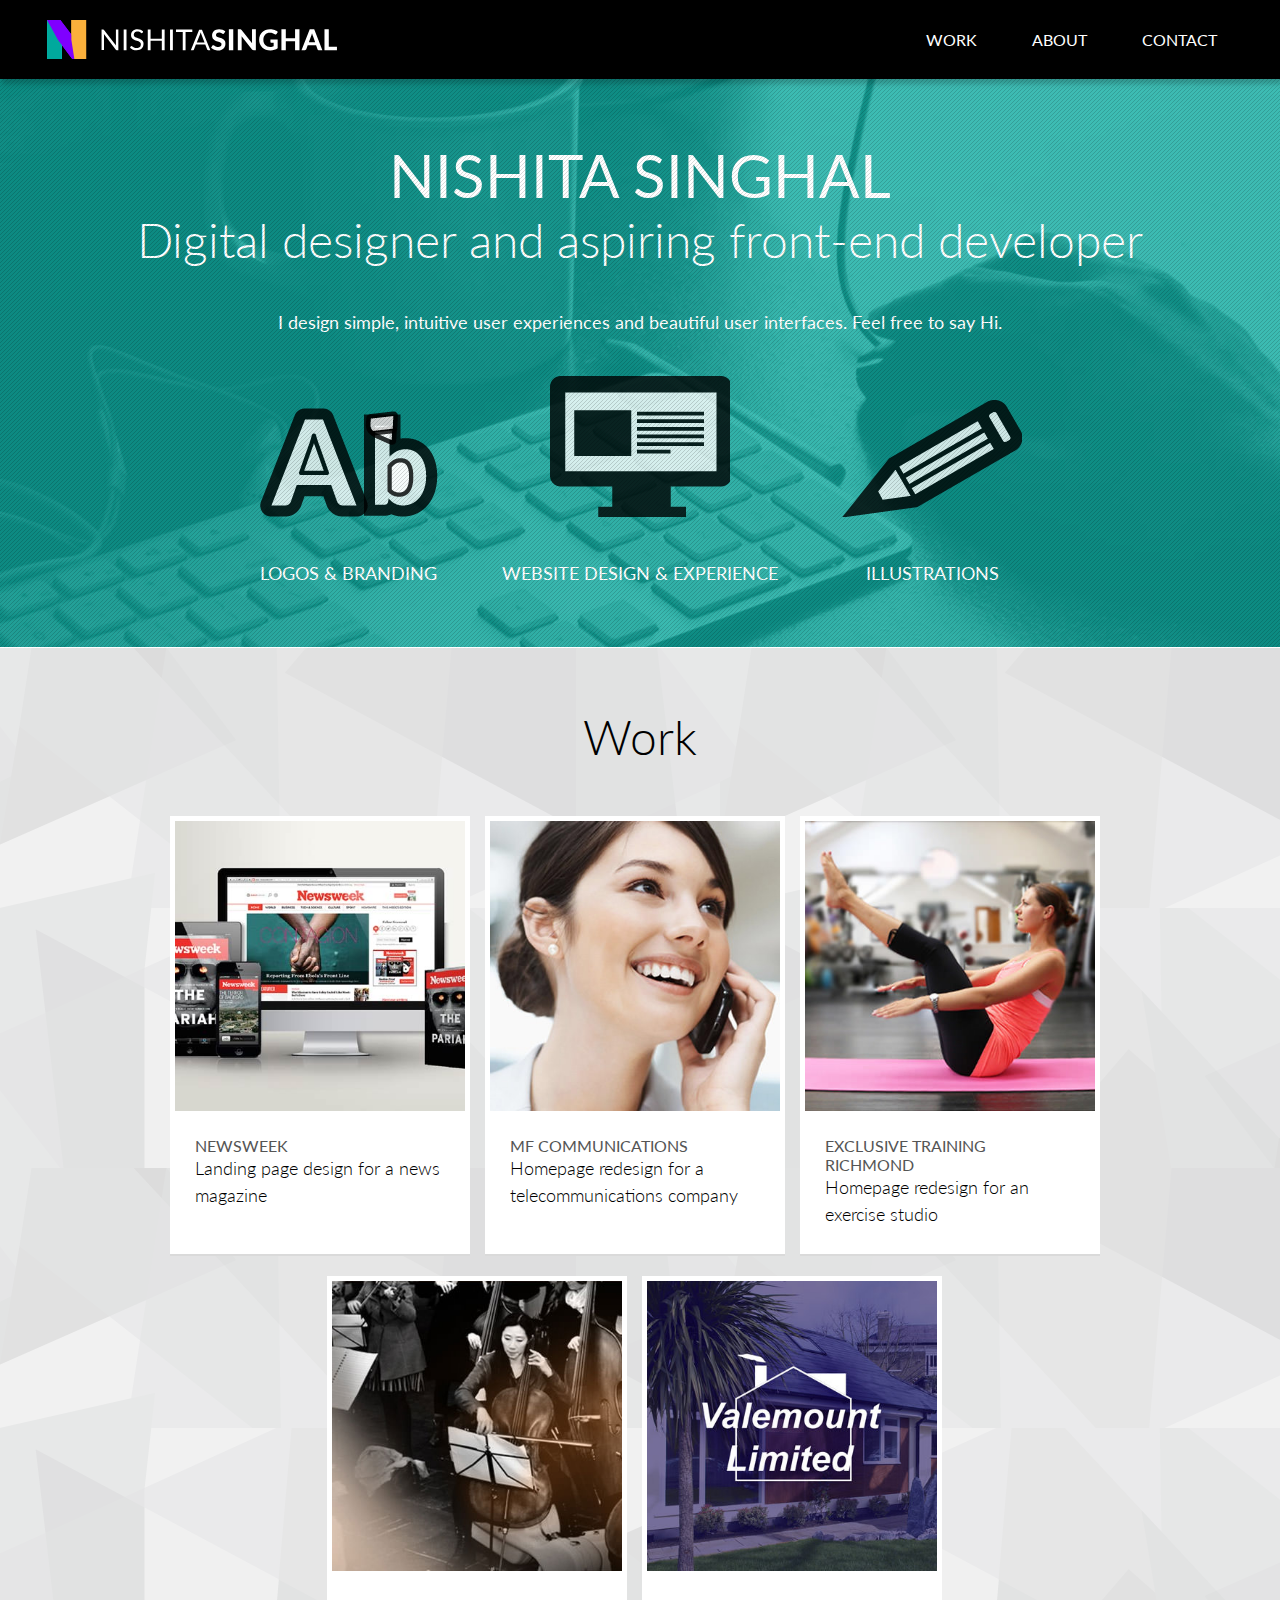
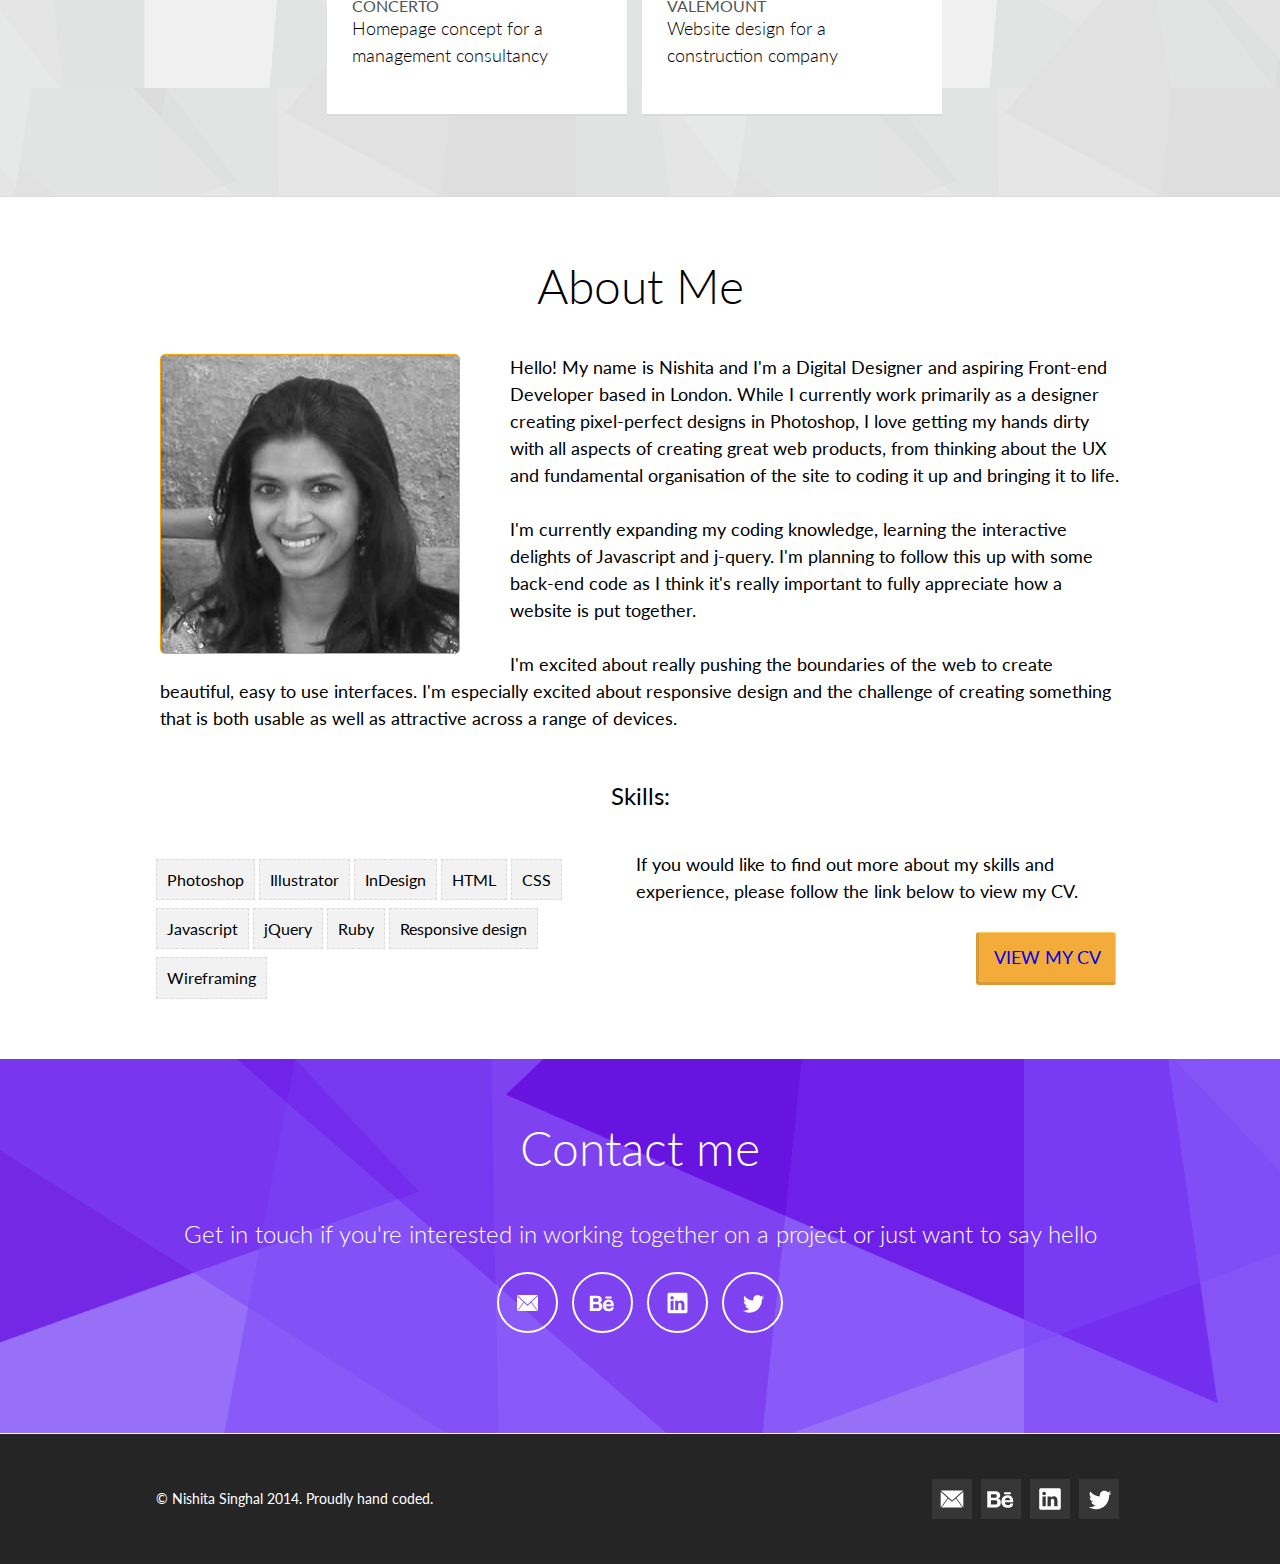
==== index.html @ 2f8922c6 "Initial commit" ====
<!DOCTYPE html>
<head>
	<link href='http://fonts.googleapis.com/css?family=Lato:400,300' rel='stylesheet' type='text/css'>
	<title>Nishita Singhal - Digital Designer</title>
	<link rel="stylesheet" type="text/css" href="css/style.min.css">
	<link rel="shortcut icon" href="img/favicon.png">
	<meta name="viewport" content="width=device-width, initial-scale=1">
	<script>
 	 (function(i,s,o,g,r,a,m){i['GoogleAnalyticsObject']=r;i[r]=i[r]||function(){
 	 (i[r].q=i[r].q||[]).push(arguments)},i[r].l=1*new Date();a=s.createElement(o),
 	 m=s.getElementsByTagName(o)[0];a.async=1;a.src=g;m.parentNode.insertBefore(a,m)
 	 })(window,document,'script','//www.google-analytics.com/analytics.js','ga');

  	ga('create', 'UA-55665016-1', 'auto');
 	ga('send', 'pageview');

	</script>
</head>
<body>
	<header>
		<nav class="main">
			<a href="index.html" class="logo"><img src="img/N-logo.svg" alt="Nishita Singhal"></a>
			<div class="nav">
				<a href="#work">work</a>
				<a href="#about">about</a>
				<a href="#contact">contact</a>
			</div>
		</nav>
	</header>
	<section class="green-bg header padding">
		<h1>Nishita Singhal</h1>
		<h2>Digital designer and aspiring front-end developer</h2>
		<div class="width-960">
			<p>I design simple, intuitive user experiences and beautiful user interfaces. Feel free to say Hi.</p>
			<div class="col-third home-icons">
				<img src="img/icon-logo-design.png" alt="">
			</div>
			<div class="col-third home-icons">
				<img src="img/icon-web-design.png" alt="">
			</div>
			<div class="col-third home-icons">
				<img src="img/icon-illustration.png" alt="">
			</div>
			<p class="caption col-third">Logos &amp; Branding</p>
			<p class="caption col-third">Website Design &amp; Experience</p>
			<p class="caption col-third">Illustrations</p>
		</div>
	</section>
	<a name="work"></a><section class="grey-bg padding">
		<h2>Work</h2>
	<!-- <nav class="filter box-no-space">
			<ul>
				<a href="#"><li>All</li></a>
				<li>Logos &amp; Branding</li>
				<li>Website Design</li>
				<li>Illustrations</li>
				<li>Print</li>
			</ul>
		</nav> -->
		<div class="workcontainer">
			<div class="piece">
				<a href="newsweek-landing-page.html"><img src="./img/newsweek-thumb.jpg">
				<div class="info"><h3 class="title">Newsweek</h3>
				<p>Landing page design for a news magazine</p></div></a>
			</div>
			<div class="piece">
				<a href="mfcomm.html">
					<img src="./img/mfcomm-thumb2.jpg">
					<div class="info">
						<h3 class="title">MF Communications</h3>
				</a>
				<p>Homepage redesign for a telecommunications company</p></div>
			</div>
			<div class="piece">
				<a href="exclusive-training.html"><img src="./img/exclu-thumb.jpg">
				<div class="info"><h3 class="title">Exclusive Training Richmond</h3></a>
				<p>Homepage redesign for an exercise studio</p></div>
			</div>
			<div class="piece">
				<a href="concerto.html"><img src="./img/concerto-thumb.jpg">
					<div class="info"><h3 class="title">Concerto</h3></a>
				<p>Homepage concept for a management consultancy</p></div>
			</div>
			<div class="piece">
				<a href="Valemount.html"><img src="./img/valemount/valemount-thumb.jpg">
					<div class="info"><h3 class="title">Valemount</h3></a>
				<p>Website design for a construction company</p></div>
			</div>
		</div>
</section>
	<a name="about"></a><section class="width-960 padding" itemscope itemtype="http://data-vocabulary.org/Person">
		<h2>About Me</h2>
		<span itemprop="photo"><img src="img/ns.jpg" alt="" class="me"></span>
		<p>Hello! My name is <span itemprop="name">Nishita</span> and I'm a <span itemprop="title">Digital Designer and aspiring Front-end Developer</span> based in <span itemprop="address" itemscope
    itemtype="http://data-vocabulary.org/Address"><span itemprop="locality">London</span></span>. While I currently work primarily as a designer creating pixel-perfect designs in Photoshop, I love getting my hands dirty with all aspects of creating great web products, from thinking about the UX and fundamental organisation of the site to coding it up and bringing it to life.</p>
		<p>I'm currently expanding my coding knowledge, learning the interactive delights of Javascript and j-query<!-- (check out what I've been learning on my <a href="https://github.com/nishsinghal">Github page</a>) -->. I'm planning to follow this up with some back-end code as I think it's really important to fully appreciate how a website is put together.</p>

		<p>I'm excited about really pushing the boundaries of the web to create beautiful, easy to use interfaces. I'm especially excited about responsive design and the challenge of creating something that is both usable as well as attractive across a range of devices.</p>
		<h3>Skills:</h3>
		<div class="col-half">
			<div class="skill">Photoshop</div>
			<div class="skill">Illustrator</div>
			<div class="skill">InDesign</div>
			<div class="skill">HTML</div>
			<div class="skill">CSS</div>
			<div class="skill">Javascript</div>
			<div class="skill">jQuery</div>
			<div class="skill">Ruby</div>
			<div class="skill">Responsive design</div>
			<div class="skill">Wireframing</div>
		</div>
		<div class="col-half">
			<p>If you would like to find out more about my skills and experience, please follow the link below to view my CV.</p>
			<p><a class="button" href="Nishita-Singhal-CV.pdf">View my CV</a></p>
		</div>
	</section>
	<a name="contact"></a><section class="purple-bg">
		<div class="width-960 padding">
			<h2>Contact me</h2>
				<p>Get in touch if you're interested in working together on a project or just want to say hello</p>
				<div>
					<a href="mailto:hello@nishita.co.uk" class="contact-icon">
						<img src="img/email.svg" width="61" height="61" alt="Email">
					</a>
					<a class="contact-icon" href="http://www.behance.net/nishitasinghal">
						<img src="img/behance.svg" width="61" height="61" alt="Behance">
					</a>
					<a  class="contact-icon" href="http://uk.linkedin.com/in/nishitasinghal">
						<img src="img/linkedin.svg" width="61" height="61" alt="LinkedIn">
					</a>
					<a class="contact-icon" href="http://twitter.com/nishsinghal">
						<img src="img/twitter.svg" width="61" height="61" alt="Twitter">
					</a>
				</div>
			<!-- <div class="col-half">
				<form action="mailto:me@nishita.co.uk" method="post">
					<div>
      				  <label for="name">Name:</label>
      				  <input type="text" id="name" name="user_name" value="Joe Bloggs"/>
   					</div>
  					<div>
       					<label for="mail">E-mail:</label>
       					<input type="email" id="mail" name="user_email" value="joe@example.com"/>
   					</div>
   					<div>
       					<label for="msg">Message:</label>
       					<textarea id="msg" name="user_message">Write your message here...</textarea>
   					</div>
    				<div class="button">
       					<button type="submit">Send your message</button>
    				</div>
				</form>
			</div> -->
		</div>
	</section>
	<footer>
		<div class="width-960 padding">
			<p class="col-half">&copy; Nishita Singhal 2014. Proudly hand coded.</p>
			<p class="col-half social-links">
				<a href="mailto:hello@nishita.co.uk"><img src="img/email.svg" width="40" height="40" alt="Email"></a>
				<a href="http://www.behance.net/nishitasinghal"><img src="img/behance.svg" width="40" height="40" alt="Behance"></a>
				<a href="http://uk.linkedin.com/in/nishitasinghal"><img src="img/linkedin.svg" width="40" height="40" alt="LinkedIn"></a>
				<a href="http://twitter.com/nishsinghal"><img src="img/twitter.svg" width="40" height="40" alt="Twitter"></a>
			</p>
		</div>
	</footer>
	<script async src="http://ajax.googleapis.com/ajax/libs/jquery/1.11.1/jquery.min.js" type="text/javascript"></script>
	<script>$(document).ready(function(){$("[href]").each(function(){if (this.href == window.location.href){$(this).addClass("currentlink");}});});</script>
</body>
</html>
---- css/style.min.css ----
a,abbr,acronym,address,applet,article,aside,audio,b,big,blockquote,body,canvas,caption,center,cite,code,dd,del,details,dfn,div,dl,dt,em,embed,fieldset,figcaption,figure,footer,form,h1,h2,h3,h4,h5,h6,header,hgroup,html,i,iframe,img,ins,kbd,label,legend,li,mark,menu,nav,object,ol,output,p,pre,q,ruby,s,samp,section,small,span,strike,strong,sub,summary,sup,table,tbody,td,tfoot,th,thead,time,tr,tt,u,ul,var,video{margin:0;padding:0;border:0;font:inherit;vertical-align:top}article,aside,details,figcaption,figure,footer,header,hgroup,menu,nav,section{display:block}ol,ul{list-style:none}blockquote,q{quotes:none}blockquote:after,blockquote:before,q:after,q:before{content:'';content:none}table{border-collapse:collapse;border-spacing:0}body{font-family:Lato;font-size:100%;line-height:1.2}*{box-sizing:border-box}h1{font-size:3.75em;padding:0;font-weight:400;text-transform:uppercase}h2{font-size:3em;text-align:center;font-weight:300;margin-bottom:40px}h3{font-size:1.5em;margin:50px 0 40px;text-align:center}p{font-size:1.125em;line-height:1.5}p+p{margin-top:27px}a:link{text-decoration:none}header{background-color:#000;height:auto;padding:20px 0;color:#fff;-webkit-box-shadow:2px 5px 5px 0 rgba(0,0,0,.2);-moz-box-shadow:2px 5px 5px 0 rgba(0,0,0,.2);box-shadow:2px 5px 5px 0 rgba(0,0,0,.2)}.logo{border:none!important;width:45%;display:inline-block;margin-left:-4px}.logo img{max-width:290px;width:100%}.width-960{width:90%;max-width:960px;margin:auto}.padding{padding:3.75em 0}.main{text-transform:uppercase;width:92%;margin:auto}.nav,.social-links{text-align:right}.nav{width:55%;display:inline-block;margin-left:-4px}.nav a{display:inline-block;text-decoration:none;color:#fff;padding:10px 8px 0;font-size:14px}.nav a+a{margin-left:15px}.currentlink,.nav a:hover{border-bottom:1px solid}.home-icons{vertical-align:baseline}.home-icons img{max-width:100%;padding:40px 10%;vertical-align:baseline}.filter ul{margin:0 auto;text-align:center}.filter li:hover{background:#f3ab3a}.filter li{text-transform:uppercase;background:#c2c2c2;display:inline-block;padding:12px 16px}.green-bg{background:url(../img/home-top.jpg) center no-repeat #00A99D;background-size:cover;z-index:-999;color:#fff;text-align:center;border-bottom:1px solid #fff;height:100%}.grey-bg{background:url(../img/grey-bg4.png) #f2f2f2;z-index:-999;color:#000;border-bottom:1px solid #dadada}.concerto-header{background:url(../img/concerto-header3.jpg) 70% top no-repeat}.mfcomm-header{background:url(../img/mfcomm-header.jpg) 75% top no-repeat}.valemount-header{background:url(../img/valemount/valemount-header2.jpg) 75% top no-repeat}.sportslinx-header{background:url(../img/sports-linx/sportslinx-header.jpg) 75% top no-repeat}.exclusive-header{background:url(../img/exclusive-header.jpg) 75% top no-repeat}.newsweek-header{background:url(../img/newsweek-header.jpg) 75% top no-repeat}.about-header{background:url(../img/about8.jpg) 75% top no-repeat}.header{position:relative;width:100%;height:auto;z-index:-10}.header:after{content:"";background:url(../img/stripe-15.png);top:0;left:0;bottom:0;right:0;position:absolute}.spacer{padding-top:350px}.overlay{background:rgba(0,0,0,.5);background:-moz-linear-gradient(top,rgba(0,0,0,0) 0,rgba(0,0,0,.65) 85%,rgba(0,0,0,.65) 100%);background:-webkit-gradient(linear,left top,left bottom,color-stop(0,rgba(0,0,0,0)),color-stop(85%,rgba(0,0,0,.65)),color-stop(100%,rgba(0,0,0,.65)));background:-webkit-linear-gradient(top,rgba(0,0,0,0) 0,rgba(0,0,0,.65) 85%,rgba(0,0,0,.65) 100%);background:-o-linear-gradient(top,rgba(0,0,0,0) 0,rgba(0,0,0,.65) 85%,rgba(0,0,0,.65) 100%);background:-ms-linear-gradient(top,rgba(0,0,0,0) 0,rgba(0,0,0,.65) 85%,rgba(0,0,0,.65) 100%);background:linear-gradient(to bottom,rgba(0,0,0,0) 0,rgba(0,0,0,.65) 85%,rgba(0,0,0,.65) 100%);filter:progid:DXImageTransform.Microsoft.gradient(startColorstr='#00000000', endColorstr='#bf000000', GradientType=0);text-align:left;padding:30px 0;color:#fff;position:absolute;bottom:0;z-index:10;width:100%}.overlay h3{margin:-5px 0 10px;text-align:left}.caption{text-transform:uppercase;margin-top:0}.col-third{width:30%;display:inline-block}.col-half{width:50%;display:inline-block;margin-left:-4px}.brief{padding:0 0 60px;margin:0 auto;width:90%;max-width:1046px}.brief h3,.brief p{max-width:740px;margin:0 auto;padding:0 9.4%}.brief img,.line{margin:0 auto;display:block;width:80%;max-width:600px}.brief h3{border-bottom:1px solid #c2c2c2;padding-top:60px;text-align:center;text-transform:uppercase;font-size:30px;font-weight:300}.project p{margin:20px 0}@media all and (max-width:750px){.brief>.col-half{width:100%;margin:0}}@media all and (max-width:600px){.brief h3,.brief p{padding:0 2%}.brief h3{padding-top:60px}}@media all and (max-width:440px){.brief p{font-size:100%}}.work{background-color:#d7d7d7}.me{float:left;margin-right:5.2083%;margin-bottom:2.0833%;border:1px solid orange;border-radius:5px;width:38%;max-width:300px}.skill{background:#f2f2f2;border:1px dashed #dadada;padding:10px;display:inline-block;margin-top:8px}.purple-bg{background:url(../img/purple-bg.png) no-repeat #7F00FF;background-size:100% 100%;z-index:-999;color:#fff;text-align:center;border-bottom:1px solid #fff;font-weight:300}.purple-bg p{font-size:24px}.contact-icon{text-decoration:none}.contact-icon+.contact-icon{margin-left:10px}.contact-icon img{border:2px solid #fff;border-radius:50%;padding:1%;margin:20px 0 40px}.contact-icon img:hover{background:rgba(0,0,0,.2)}form{text-align:left}form div+div{margin-top:10px}label{display:inline-block;text-align:right;width:16%;text-transform:uppercase;margin-right:10px}input,textarea{font:1em Lato,sans-serif;width:81%;height:45px;border-right:2px solid #581fcc;border-bottom:2px solid #9580ff;border-left:2px solid #9580ff;border-top:2px solid #581fcc;border-radius:3px;padding:.6em .8em;color:#696969}textarea{vertical-align:top;height:7em;resize:vertical}.button,button{background:#f3ab3a;border-right:1px solid #fc6;border-bottom:3px solid #d99a34;border-left:3px solid #d99a34;border-top:1px solid #fc6;border-radius:3px;padding:.6em .8em;font-size:18px;text-transform:uppercase;float:right}.button:hover,button:hover{background:#fc6;border-left:1px solid #fc6;border-top:3px solid #d99a34;border-right:3px solid #d99a34;border-bottom:1px solid #fc6}.page{width:100%;padding:5.20833333333%;background:#f2f2f2}.page:last-child{margin-bottom:50px}footer{background-color:#252525;color:#fff;font-size:12px}footer p{line-height:40px}.social-links{margin:0}footer a{text-align:right;text-decoration:none}footer a+a{margin-left:5px}.right{float:right}footer img{background:#363636}footer img:hover{background:#454545}.title{text-align:center;width:100%;margin:10px 0 0;line-height:1.2}.workcontainer{max-width:90%;margin:50px auto 0;text-align:center}.piece img{width:100%;padding:5px;transition:opacity .2s}.piece:hover .info{color:#f3ab3a}.piece:hover img{opacity:.7}.piece{width:100%;min-width:250px;max-width:300px;display:inline-block;margin-right:11px;margin-bottom:20px;text-align:left;font-weight:300;background:#fff;font-size:1em}.piece a:link,.piece a:visited{color:#000}.piece h3{color:#555;font-weight:400;text-transform:uppercase;margin:0;text-align:left;font-size:1em}.info{padding:20px 25px;line-height:1.5;border-bottom:2px solid #dadada;min-height:140px}@media all and (max-width:500px){.col-half,.logo,.nav{width:100%}.nav,.social-links,footer{text-align:center}.logo img{margin:0 auto;display:block;width:60%;max-width:100%}.caption,.home-icons{display:none}body{font-size:90%}}@media all and (min-width:780px){.nav a+a{margin-left:35px}.nav a{font-size:16px}}
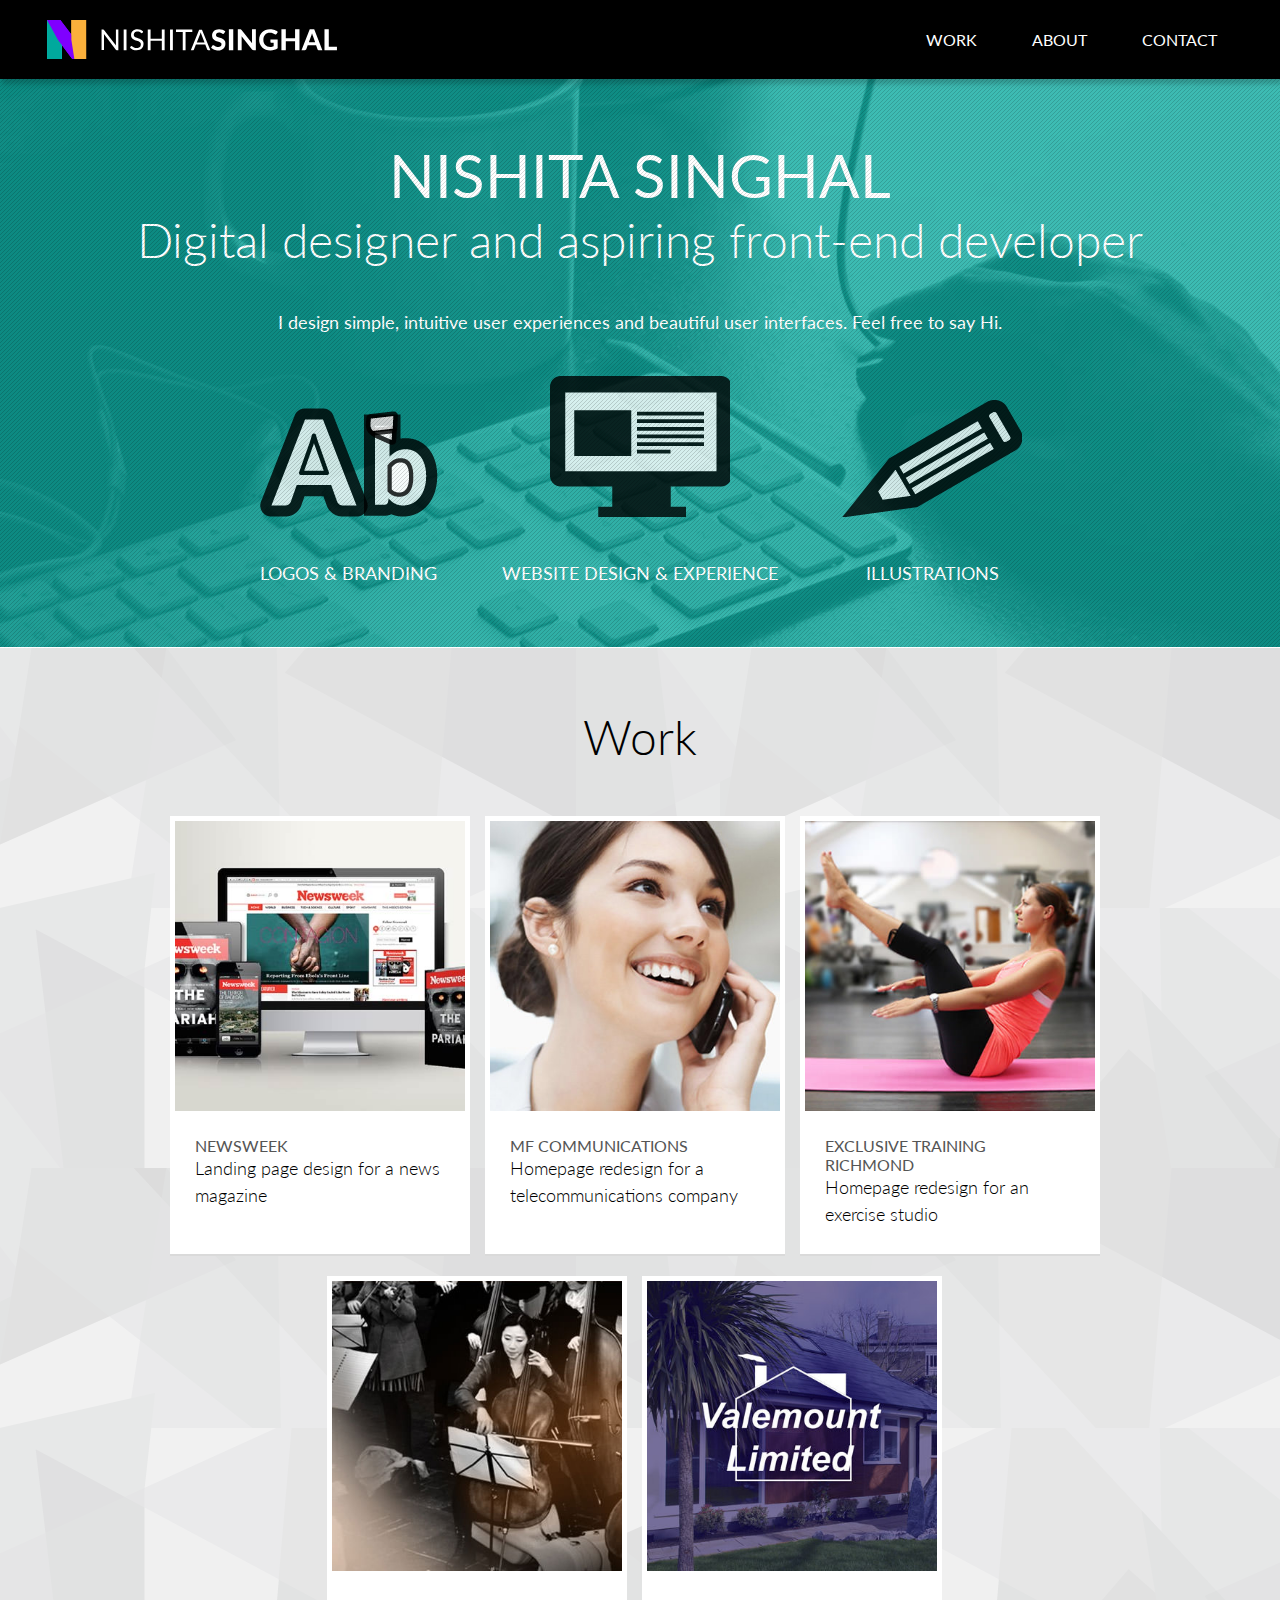
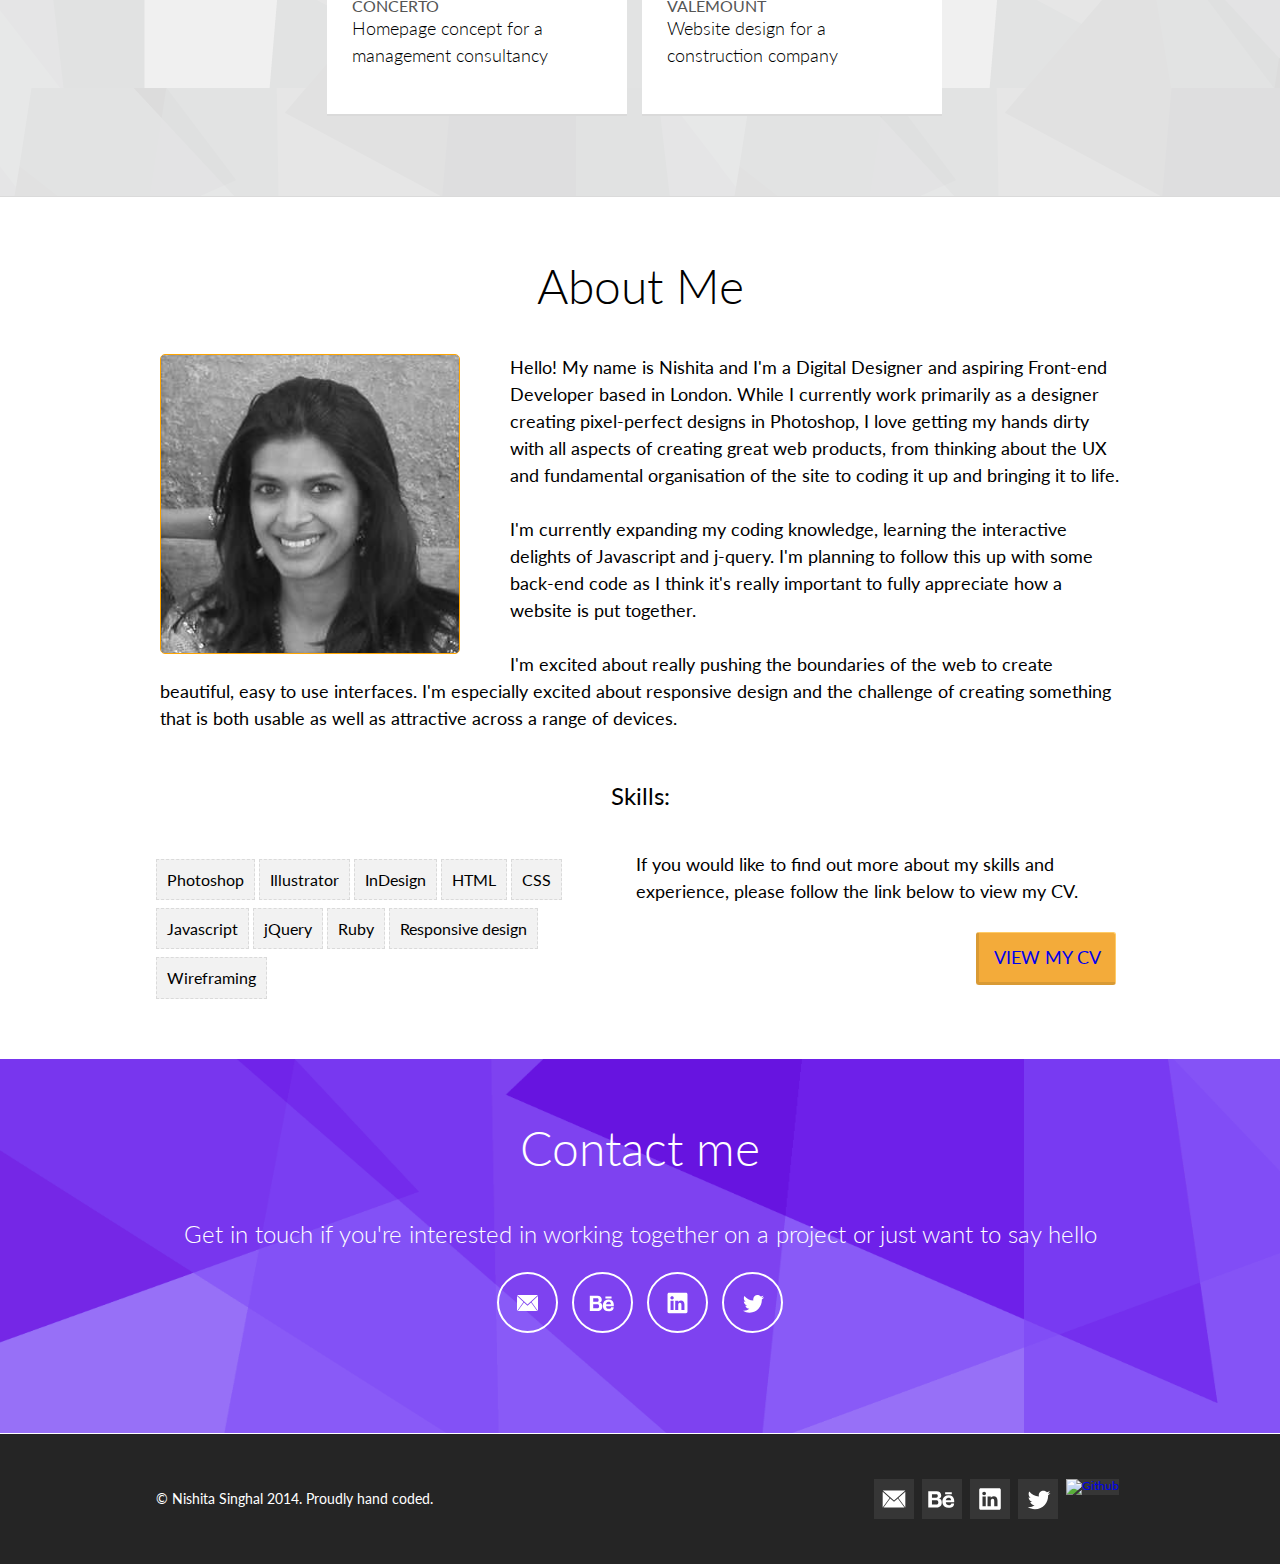
==== commit a37d2b5a: "Add Github link to footer. Adjust styling on p tag to fix line height. Change to nav to make more se" ====
--- a/index.html
+++ b/index.html
@@ -156,12 +156,13 @@
 	<footer>
 		<div class="width-960 padding">
 			<p class="col-half">&copy; Nishita Singhal 2014. Proudly hand coded.</p>
-			<p class="col-half social-links">
+			<nav class="col-half social-links">
 				<a href="mailto:hello@nishita.co.uk"><img src="img/email.svg" width="40" height="40" alt="Email"></a>
-				<a href="http://www.behance.net/nishitasinghal"><img src="img/behance.svg" width="40" height="40" alt="Behance"></a>
+				<a href="https://www.behance.net/nishitasinghal"><img src="img/behance.svg" width="40" height="40" alt="Behance"></a>
 				<a href="http://uk.linkedin.com/in/nishitasinghal"><img src="img/linkedin.svg" width="40" height="40" alt="LinkedIn"></a>
-				<a href="http://twitter.com/nishsinghal"><img src="img/twitter.svg" width="40" height="40" alt="Twitter"></a>
-			</p>
+				<a href="https://twitter.com/nishsinghal"><img src="img/twitter.svg" width="40" height="40" alt="Twitter"></a>
+				<a href="https://github.com/nishsinghal"><img src="img/github.svg" width="40" height="40" alt="Github"></a>
+			</nav>
 		</div>
 	</footer>
 	<script async src="http://ajax.googleapis.com/ajax/libs/jquery/1.11.1/jquery.min.js" type="text/javascript"></script>
--- a/css/style.min.css
+++ b/css/style.min.css
@@ -1 +1 @@
-a,abbr,acronym,address,applet,article,aside,audio,b,big,blockquote,body,canvas,caption,center,cite,code,dd,del,details,dfn,div,dl,dt,em,embed,fieldset,figcaption,figure,footer,form,h1,h2,h3,h4,h5,h6,header,hgroup,html,i,iframe,img,ins,kbd,label,legend,li,mark,menu,nav,object,ol,output,p,pre,q,ruby,s,samp,section,small,span,strike,strong,sub,summary,sup,table,tbody,td,tfoot,th,thead,time,tr,tt,u,ul,var,video{margin:0;padding:0;border:0;font:inherit;vertical-align:top}article,aside,details,figcaption,figure,footer,header,hgroup,menu,nav,section{display:block}ol,ul{list-style:none}blockquote,q{quotes:none}blockquote:after,blockquote:before,q:after,q:before{content:'';content:none}table{border-collapse:collapse;border-spacing:0}body{font-family:Lato;font-size:100%;line-height:1.2}*{box-sizing:border-box}h1{font-size:3.75em;padding:0;font-weight:400;text-transform:uppercase}h2{font-size:3em;text-align:center;font-weight:300;margin-bottom:40px}h3{font-size:1.5em;margin:50px 0 40px;text-align:center}p{font-size:1.125em;line-height:1.5}p+p{margin-top:27px}a:link{text-decoration:none}header{background-color:#000;height:auto;padding:20px 0;color:#fff;-webkit-box-shadow:2px 5px 5px 0 rgba(0,0,0,.2);-moz-box-shadow:2px 5px 5px 0 rgba(0,0,0,.2);box-shadow:2px 5px 5px 0 rgba(0,0,0,.2)}.logo{border:none!important;width:45%;display:inline-block;margin-left:-4px}.logo img{max-width:290px;width:100%}.width-960{width:90%;max-width:960px;margin:auto}.padding{padding:3.75em 0}.main{text-transform:uppercase;width:92%;margin:auto}.nav,.social-links{text-align:right}.nav{width:55%;display:inline-block;margin-left:-4px}.nav a{display:inline-block;text-decoration:none;color:#fff;padding:10px 8px 0;font-size:14px}.nav a+a{margin-left:15px}.currentlink,.nav a:hover{border-bottom:1px solid}.home-icons{vertical-align:baseline}.home-icons img{max-width:100%;padding:40px 10%;vertical-align:baseline}.filter ul{margin:0 auto;text-align:center}.filter li:hover{background:#f3ab3a}.filter li{text-transform:uppercase;background:#c2c2c2;display:inline-block;padding:12px 16px}.green-bg{background:url(../img/home-top.jpg) center no-repeat #00A99D;background-size:cover;z-index:-999;color:#fff;text-align:center;border-bottom:1px solid #fff;height:100%}.grey-bg{background:url(../img/grey-bg4.png) #f2f2f2;z-index:-999;color:#000;border-bottom:1px solid #dadada}.concerto-header{background:url(../img/concerto-header3.jpg) 70% top no-repeat}.mfcomm-header{background:url(../img/mfcomm-header.jpg) 75% top no-repeat}.valemount-header{background:url(../img/valemount/valemount-header2.jpg) 75% top no-repeat}.sportslinx-header{background:url(../img/sports-linx/sportslinx-header.jpg) 75% top no-repeat}.exclusive-header{background:url(../img/exclusive-header.jpg) 75% top no-repeat}.newsweek-header{background:url(../img/newsweek-header.jpg) 75% top no-repeat}.about-header{background:url(../img/about8.jpg) 75% top no-repeat}.header{position:relative;width:100%;height:auto;z-index:-10}.header:after{content:"";background:url(../img/stripe-15.png);top:0;left:0;bottom:0;right:0;position:absolute}.spacer{padding-top:350px}.overlay{background:rgba(0,0,0,.5);background:-moz-linear-gradient(top,rgba(0,0,0,0) 0,rgba(0,0,0,.65) 85%,rgba(0,0,0,.65) 100%);background:-webkit-gradient(linear,left top,left bottom,color-stop(0,rgba(0,0,0,0)),color-stop(85%,rgba(0,0,0,.65)),color-stop(100%,rgba(0,0,0,.65)));background:-webkit-linear-gradient(top,rgba(0,0,0,0) 0,rgba(0,0,0,.65) 85%,rgba(0,0,0,.65) 100%);background:-o-linear-gradient(top,rgba(0,0,0,0) 0,rgba(0,0,0,.65) 85%,rgba(0,0,0,.65) 100%);background:-ms-linear-gradient(top,rgba(0,0,0,0) 0,rgba(0,0,0,.65) 85%,rgba(0,0,0,.65) 100%);background:linear-gradient(to bottom,rgba(0,0,0,0) 0,rgba(0,0,0,.65) 85%,rgba(0,0,0,.65) 100%);filter:progid:DXImageTransform.Microsoft.gradient(startColorstr='#00000000', endColorstr='#bf000000', GradientType=0);text-align:left;padding:30px 0;color:#fff;position:absolute;bottom:0;z-index:10;width:100%}.overlay h3{margin:-5px 0 10px;text-align:left}.caption{text-transform:uppercase;margin-top:0}.col-third{width:30%;display:inline-block}.col-half{width:50%;display:inline-block;margin-left:-4px}.brief{padding:0 0 60px;margin:0 auto;width:90%;max-width:1046px}.brief h3,.brief p{max-width:740px;margin:0 auto;padding:0 9.4%}.brief img,.line{margin:0 auto;display:block;width:80%;max-width:600px}.brief h3{border-bottom:1px solid #c2c2c2;padding-top:60px;text-align:center;text-transform:uppercase;font-size:30px;font-weight:300}.project p{margin:20px 0}@media all and (max-width:750px){.brief>.col-half{width:100%;margin:0}}@media all and (max-width:600px){.brief h3,.brief p{padding:0 2%}.brief h3{padding-top:60px}}@media all and (max-width:440px){.brief p{font-size:100%}}.work{background-color:#d7d7d7}.me{float:left;margin-right:5.2083%;margin-bottom:2.0833%;border:1px solid orange;border-radius:5px;width:38%;max-width:300px}.skill{background:#f2f2f2;border:1px dashed #dadada;padding:10px;display:inline-block;margin-top:8px}.purple-bg{background:url(../img/purple-bg.png) no-repeat #7F00FF;background-size:100% 100%;z-index:-999;color:#fff;text-align:center;border-bottom:1px solid #fff;font-weight:300}.purple-bg p{font-size:24px}.contact-icon{text-decoration:none}.contact-icon+.contact-icon{margin-left:10px}.contact-icon img{border:2px solid #fff;border-radius:50%;padding:1%;margin:20px 0 40px}.contact-icon img:hover{background:rgba(0,0,0,.2)}form{text-align:left}form div+div{margin-top:10px}label{display:inline-block;text-align:right;width:16%;text-transform:uppercase;margin-right:10px}input,textarea{font:1em Lato,sans-serif;width:81%;height:45px;border-right:2px solid #581fcc;border-bottom:2px solid #9580ff;border-left:2px solid #9580ff;border-top:2px solid #581fcc;border-radius:3px;padding:.6em .8em;color:#696969}textarea{vertical-align:top;height:7em;resize:vertical}.button,button{background:#f3ab3a;border-right:1px solid #fc6;border-bottom:3px solid #d99a34;border-left:3px solid #d99a34;border-top:1px solid #fc6;border-radius:3px;padding:.6em .8em;font-size:18px;text-transform:uppercase;float:right}.button:hover,button:hover{background:#fc6;border-left:1px solid #fc6;border-top:3px solid #d99a34;border-right:3px solid #d99a34;border-bottom:1px solid #fc6}.page{width:100%;padding:5.20833333333%;background:#f2f2f2}.page:last-child{margin-bottom:50px}footer{background-color:#252525;color:#fff;font-size:12px}footer p{line-height:40px}.social-links{margin:0}footer a{text-align:right;text-decoration:none}footer a+a{margin-left:5px}.right{float:right}footer img{background:#363636}footer img:hover{background:#454545}.title{text-align:center;width:100%;margin:10px 0 0;line-height:1.2}.workcontainer{max-width:90%;margin:50px auto 0;text-align:center}.piece img{width:100%;padding:5px;transition:opacity .2s}.piece:hover .info{color:#f3ab3a}.piece:hover img{opacity:.7}.piece{width:100%;min-width:250px;max-width:300px;display:inline-block;margin-right:11px;margin-bottom:20px;text-align:left;font-weight:300;background:#fff;font-size:1em}.piece a:link,.piece a:visited{color:#000}.piece h3{color:#555;font-weight:400;text-transform:uppercase;margin:0;text-align:left;font-size:1em}.info{padding:20px 25px;line-height:1.5;border-bottom:2px solid #dadada;min-height:140px}@media all and (max-width:500px){.col-half,.logo,.nav{width:100%}.nav,.social-links,footer{text-align:center}.logo img{margin:0 auto;display:block;width:60%;max-width:100%}.caption,.home-icons{display:none}body{font-size:90%}}@media all and (min-width:780px){.nav a+a{margin-left:35px}.nav a{font-size:16px}}+a,abbr,acronym,address,applet,article,aside,audio,b,big,blockquote,body,canvas,caption,center,cite,code,dd,del,details,dfn,div,dl,dt,em,embed,fieldset,figcaption,figure,footer,form,h1,h2,h3,h4,h5,h6,header,hgroup,html,i,iframe,img,ins,kbd,label,legend,li,mark,menu,nav,object,ol,output,p,pre,q,ruby,s,samp,section,small,span,strike,strong,sub,summary,sup,table,tbody,td,tfoot,th,thead,time,tr,tt,u,ul,var,video{margin:0;padding:0;border:0;font:inherit;vertical-align:top}article,aside,details,figcaption,figure,footer,header,hgroup,menu,nav,section{display:block}ol,ul{list-style:none}blockquote,q{quotes:none}blockquote:after,blockquote:before,q:after,q:before{content:'';content:none}table{border-collapse:collapse;border-spacing:0}body{font-family:Lato;font-size:100%;line-height:1.2}*{box-sizing:border-box}h1{font-size:3.75em;padding:0;font-weight:400;text-transform:uppercase}h2{font-size:3em;text-align:center;font-weight:300;margin-bottom:40px}h3{font-size:1.5em;margin:50px 0 40px;text-align:center}p{font-size:1.125em;line-height:1.5}p+p{margin-top:27px}a:link{text-decoration:none}header{background-color:#000;height:auto;padding:20px 0;color:#fff;-webkit-box-shadow:2px 5px 5px 0 rgba(0,0,0,.2);-moz-box-shadow:2px 5px 5px 0 rgba(0,0,0,.2);box-shadow:2px 5px 5px 0 rgba(0,0,0,.2)}.logo{border:none!important;width:45%;display:inline-block;margin-left:-4px}.logo img{max-width:290px;width:100%}.width-960{width:90%;max-width:960px;margin:auto}.padding{padding:3.75em 0}.main{text-transform:uppercase;width:92%;margin:auto}.nav,.social-links{text-align:right}.nav{width:55%;display:inline-block;margin-left:-4px}.nav a{display:inline-block;text-decoration:none;color:#fff;padding:10px 8px 0;font-size:14px}.nav a+a{margin-left:15px}.currentlink,.nav a:hover{border-bottom:1px solid}.home-icons{vertical-align:baseline}.home-icons img{max-width:100%;padding:40px 10%;vertical-align:baseline}.filter ul{margin:0 auto;text-align:center}.filter li:hover{background:#f3ab3a}.filter li{text-transform:uppercase;background:#c2c2c2;display:inline-block;padding:12px 16px}.green-bg{background:url(../img/home-top.jpg) center no-repeat #00A99D;background-size:cover;z-index:-999;color:#fff;text-align:center;border-bottom:1px solid #fff;height:100%}.grey-bg{background:url(../img/grey-bg4.png) #f2f2f2;z-index:-999;color:#000;border-bottom:1px solid #dadada}.concerto-header{background:url(../img/concerto-header3.jpg) 70% top no-repeat}.mfcomm-header{background:url(../img/mfcomm-header.jpg) 75% top no-repeat}.valemount-header{background:url(../img/valemount/valemount-header2.jpg) 75% top no-repeat}.sportslinx-header{background:url(../img/sports-linx/sportslinx-header.jpg) 75% top no-repeat}.exclusive-header{background:url(../img/exclusive-header.jpg) 75% top no-repeat}.newsweek-header{background:url(../img/newsweek-header.jpg) 75% top no-repeat}.about-header{background:url(../img/about8.jpg) 75% top no-repeat}.header{position:relative;width:100%;height:auto;z-index:-10}.header:after{content:"";background:url(../img/stripe-15.png);top:0;left:0;bottom:0;right:0;position:absolute}.spacer{padding-top:350px}.overlay{background:rgba(0,0,0,.5);background:-moz-linear-gradient(top,rgba(0,0,0,0) 0,rgba(0,0,0,.65) 85%,rgba(0,0,0,.65) 100%);background:-webkit-gradient(linear,left top,left bottom,color-stop(0,rgba(0,0,0,0)),color-stop(85%,rgba(0,0,0,.65)),color-stop(100%,rgba(0,0,0,.65)));background:-webkit-linear-gradient(top,rgba(0,0,0,0) 0,rgba(0,0,0,.65) 85%,rgba(0,0,0,.65) 100%);background:-o-linear-gradient(top,rgba(0,0,0,0) 0,rgba(0,0,0,.65) 85%,rgba(0,0,0,.65) 100%);background:-ms-linear-gradient(top,rgba(0,0,0,0) 0,rgba(0,0,0,.65) 85%,rgba(0,0,0,.65) 100%);background:linear-gradient(to bottom,rgba(0,0,0,0) 0,rgba(0,0,0,.65) 85%,rgba(0,0,0,.65) 100%);filter:progid:DXImageTransform.Microsoft.gradient(startColorstr='#00000000', endColorstr='#bf000000', GradientType=0);text-align:left;padding:30px 0;color:#fff;position:absolute;bottom:0;z-index:10;width:100%}.overlay h3{margin:-5px 0 10px;text-align:left}.caption{text-transform:uppercase;margin-top:0}.col-third{width:30%;display:inline-block}.col-half{width:50%;display:inline-block;margin-left:-4px}.brief{padding:0 0 60px;margin:0 auto;width:90%;max-width:1046px}.brief h3,.brief p{max-width:740px;margin:0 auto;padding:0 9.4%}.brief img,.line{margin:0 auto;display:block;width:80%;max-width:600px}.brief h3{border-bottom:1px solid #c2c2c2;padding-top:60px;text-align:center;text-transform:uppercase;font-size:30px;font-weight:300}.project p{margin:20px 0}@media all and (max-width:750px){.brief>.col-half{width:100%;margin:0}}@media all and (max-width:600px){.brief h3,.brief p{padding:0 2%}.brief h3{padding-top:60px}}@media all and (max-width:440px){.brief p{font-size:100%}}.work{background-color:#d7d7d7}.me{float:left;margin-right:5.2083%;margin-bottom:2.0833%;border:1px solid orange;border-radius:5px;width:38%;max-width:300px}.skill{background:#f2f2f2;border:1px dashed #dadada;padding:10px;display:inline-block;margin-top:8px}.purple-bg{background:url(../img/purple-bg.png) no-repeat #7F00FF;background-size:100% 100%;z-index:-999;color:#fff;text-align:center;border-bottom:1px solid #fff;font-weight:300}.purple-bg p{font-size:24px}.contact-icon{text-decoration:none}.contact-icon+.contact-icon{margin-left:10px}.contact-icon img{border:2px solid #fff;border-radius:50%;padding:1%;margin:20px 0 40px}.contact-icon img:hover{background:rgba(0,0,0,.2)}form{text-align:left}form div+div{margin-top:10px}label{display:inline-block;text-align:right;width:16%;text-transform:uppercase;margin-right:10px}input,textarea{font:1em Lato,sans-serif;width:81%;height:45px;border-right:2px solid #581fcc;border-bottom:2px solid #9580ff;border-left:2px solid #9580ff;border-top:2px solid #581fcc;border-radius:3px;padding:.6em .8em;color:#696969}textarea{vertical-align:top;height:7em;resize:vertical}.button,button{background:#f3ab3a;border-right:1px solid #fc6;border-bottom:3px solid #d99a34;border-left:3px solid #d99a34;border-top:1px solid #fc6;border-radius:3px;padding:.6em .8em;font-size:18px;text-transform:uppercase;float:right}.button:hover,button:hover{background:#fc6;border-left:1px solid #fc6;border-top:3px solid #d99a34;border-right:3px solid #d99a34;border-bottom:1px solid #fc6}.page{width:100%;padding:5.20833333333%;background:#f2f2f2}.page:last-child{margin-bottom:50px}footer{background-color:#252525;color:#fff;font-size:12px}footer p{padding:10px 0}.social-links{margin:0}footer a{text-align:right;text-decoration:none}footer a+a{margin-left:5px}.right{float:right}footer img{background:#363636}footer img:hover{background:#454545}.title{text-align:center;width:100%;margin:10px 0 0;line-height:1.2}.workcontainer{max-width:90%;margin:50px auto 0;text-align:center}.piece img{width:100%;padding:5px;transition:opacity .2s}.piece:hover .info{color:#f3ab3a}.piece:hover img{opacity:.7}.piece{width:100%;min-width:250px;max-width:300px;display:inline-block;margin-right:11px;margin-bottom:20px;text-align:left;font-weight:300;background:#fff;font-size:1em}.piece a:link,.piece a:visited{color:#000}.piece h3{color:#555;font-weight:400;text-transform:uppercase;margin:0;text-align:left;font-size:1em}.info{padding:20px 25px;line-height:1.5;border-bottom:2px solid #dadada;min-height:140px}@media all and (max-width:500px){.col-half,.logo,.nav{width:100%}.nav,.social-links,footer{text-align:center}.logo img{margin:0 auto;display:block;width:60%;max-width:100%}.caption,.home-icons{display:none}body{font-size:90%}}@media all and (min-width:780px){.nav a+a{margin-left:35px}.nav a{font-size:16px}}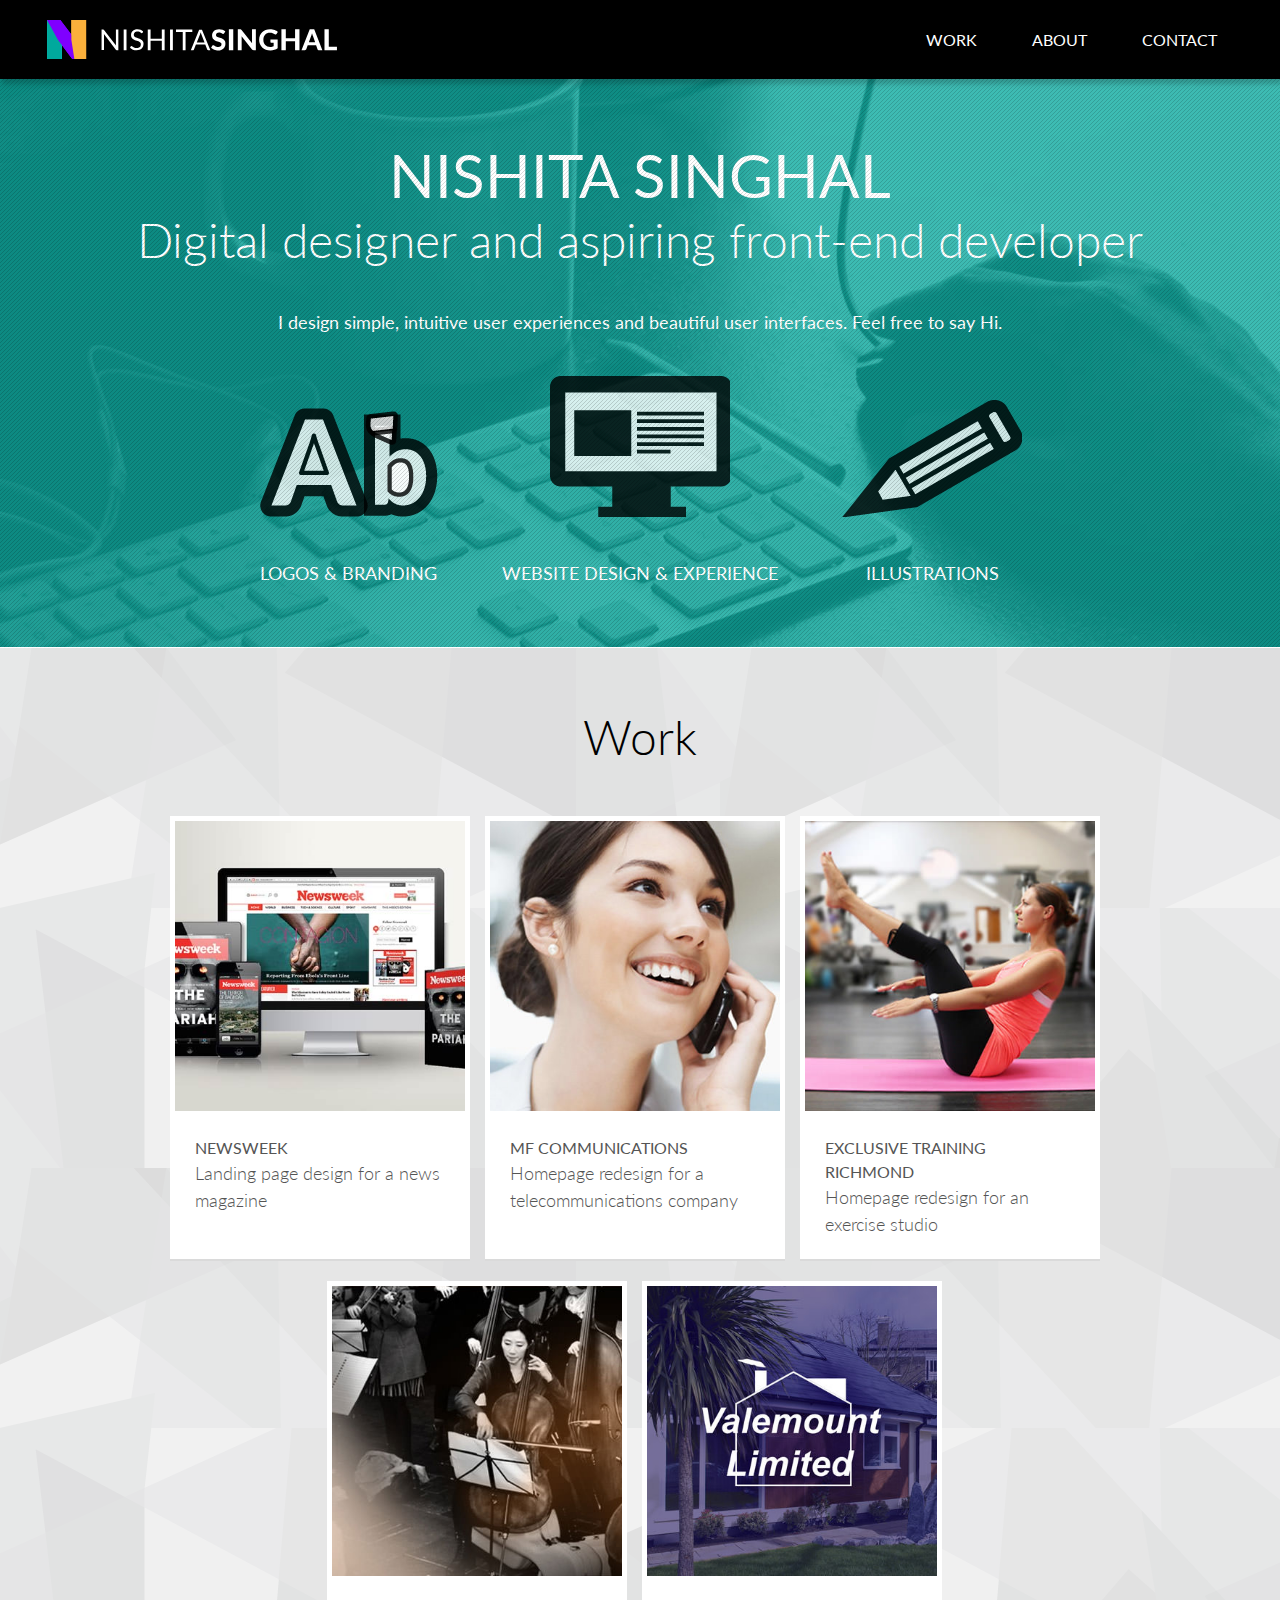
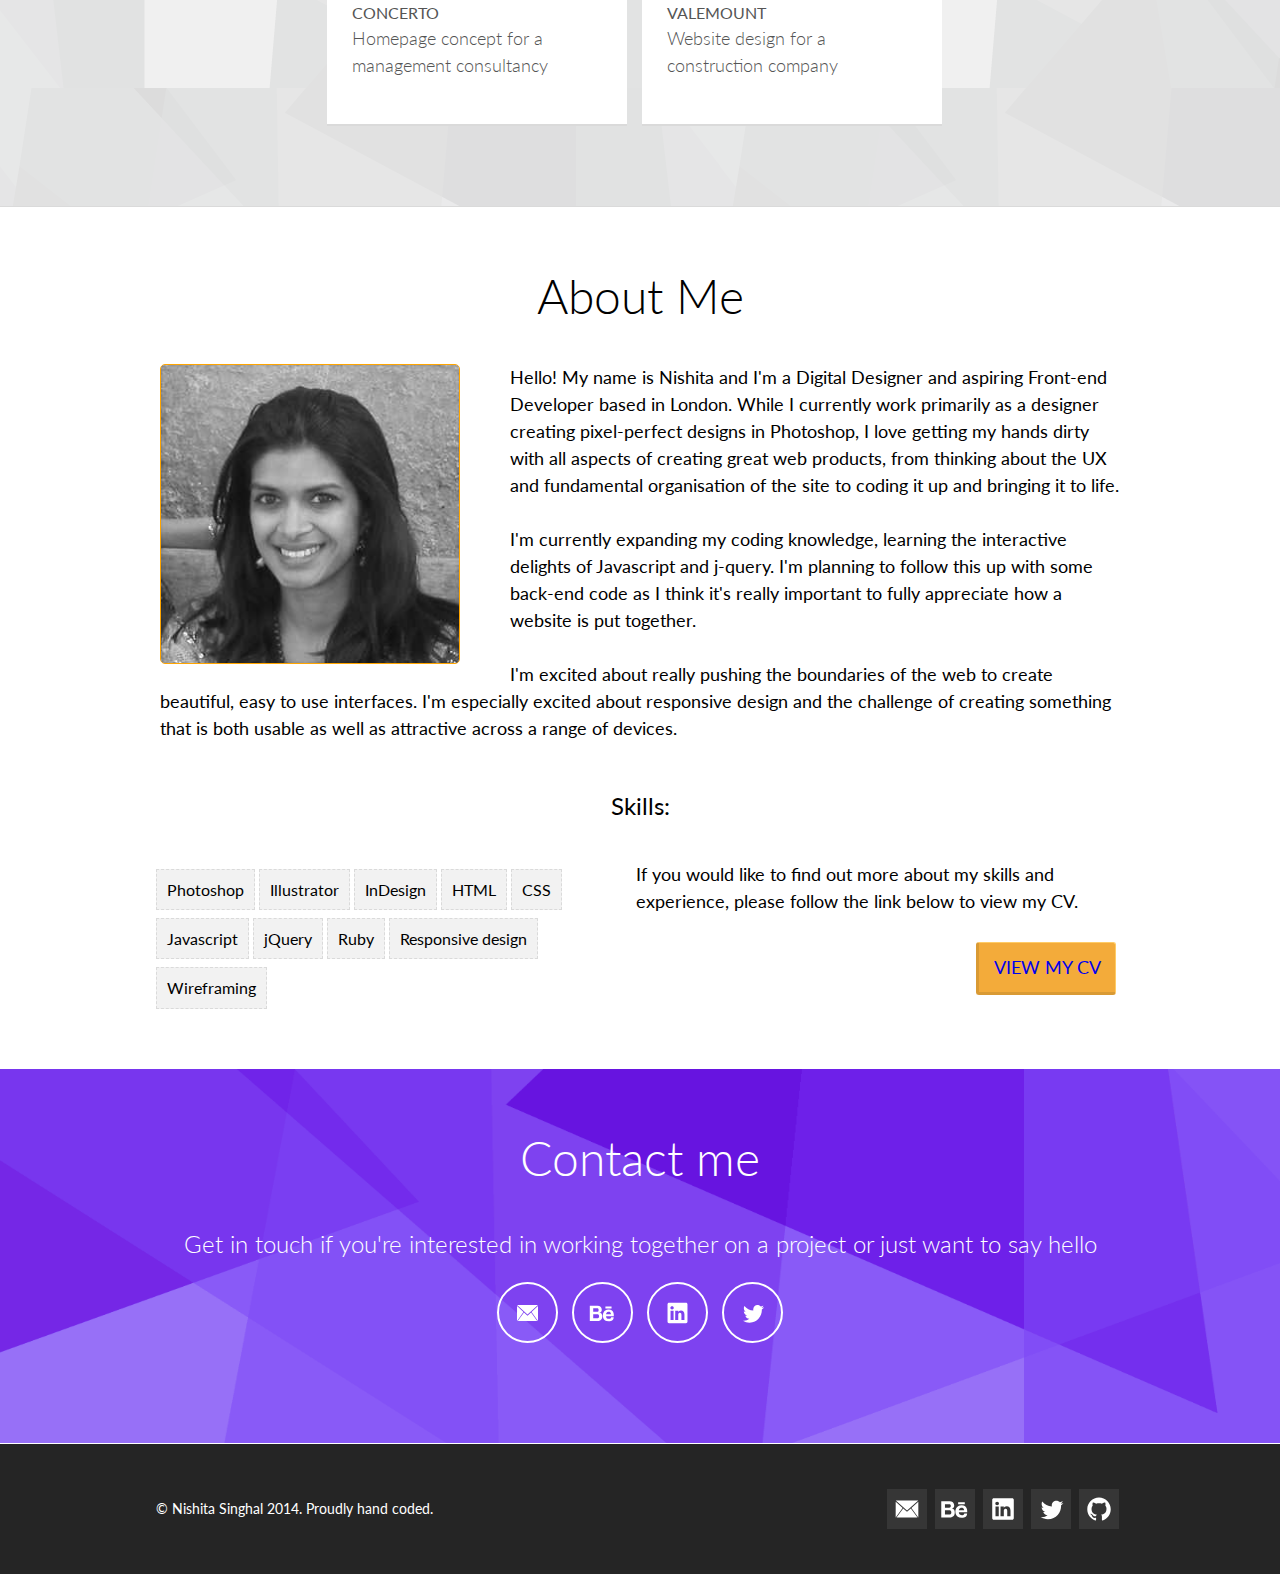
==== commit 7c9daf19: "Update css for hover effect on work piece to make more efficient" ====
--- a/index.html
+++ b/index.html
@@ -68,23 +68,32 @@
 					<img src="./img/mfcomm-thumb2.jpg">
 					<div class="info">
 						<h3 class="title">MF Communications</h3>
+						<p>Homepage redesign for a telecommunications company</p>
+					</div>
 				</a>
-				<p>Homepage redesign for a telecommunications company</p></div>
 			</div>
 			<div class="piece">
-				<a href="exclusive-training.html"><img src="./img/exclu-thumb.jpg">
-				<div class="info"><h3 class="title">Exclusive Training Richmond</h3></a>
-				<p>Homepage redesign for an exercise studio</p></div>
+				<a href="exclusive-training.html">
+					<img src="./img/exclu-thumb.jpg">
+					<div class="info">
+						<h3 class="title">Exclusive Training Richmond</h3>
+						<p>Homepage redesign for an exercise studio</p>
+					</div>
+				</a>
 			</div>
 			<div class="piece">
-				<a href="concerto.html"><img src="./img/concerto-thumb.jpg">
-					<div class="info"><h3 class="title">Concerto</h3></a>
+				<a href="concerto.html">
+				<img src="./img/concerto-thumb.jpg">
+					<div class="info"><h3 class="title">Concerto</h3>
 				<p>Homepage concept for a management consultancy</p></div>
+				</a>
 			</div>
+		
 			<div class="piece">
 				<a href="Valemount.html"><img src="./img/valemount/valemount-thumb.jpg">
-					<div class="info"><h3 class="title">Valemount</h3></a>
+					<div class="info"><h3 class="title">Valemount</h3>
 				<p>Website design for a construction company</p></div>
+			</a>
 			</div>
 		</div>
 </section>
--- a/css/style.min.css
+++ b/css/style.min.css
@@ -1 +1 @@
-a,abbr,acronym,address,applet,article,aside,audio,b,big,blockquote,body,canvas,caption,center,cite,code,dd,del,details,dfn,div,dl,dt,em,embed,fieldset,figcaption,figure,footer,form,h1,h2,h3,h4,h5,h6,header,hgroup,html,i,iframe,img,ins,kbd,label,legend,li,mark,menu,nav,object,ol,output,p,pre,q,ruby,s,samp,section,small,span,strike,strong,sub,summary,sup,table,tbody,td,tfoot,th,thead,time,tr,tt,u,ul,var,video{margin:0;padding:0;border:0;font:inherit;vertical-align:top}article,aside,details,figcaption,figure,footer,header,hgroup,menu,nav,section{display:block}ol,ul{list-style:none}blockquote,q{quotes:none}blockquote:after,blockquote:before,q:after,q:before{content:'';content:none}table{border-collapse:collapse;border-spacing:0}body{font-family:Lato;font-size:100%;line-height:1.2}*{box-sizing:border-box}h1{font-size:3.75em;padding:0;font-weight:400;text-transform:uppercase}h2{font-size:3em;text-align:center;font-weight:300;margin-bottom:40px}h3{font-size:1.5em;margin:50px 0 40px;text-align:center}p{font-size:1.125em;line-height:1.5}p+p{margin-top:27px}a:link{text-decoration:none}header{background-color:#000;height:auto;padding:20px 0;color:#fff;-webkit-box-shadow:2px 5px 5px 0 rgba(0,0,0,.2);-moz-box-shadow:2px 5px 5px 0 rgba(0,0,0,.2);box-shadow:2px 5px 5px 0 rgba(0,0,0,.2)}.logo{border:none!important;width:45%;display:inline-block;margin-left:-4px}.logo img{max-width:290px;width:100%}.width-960{width:90%;max-width:960px;margin:auto}.padding{padding:3.75em 0}.main{text-transform:uppercase;width:92%;margin:auto}.nav,.social-links{text-align:right}.nav{width:55%;display:inline-block;margin-left:-4px}.nav a{display:inline-block;text-decoration:none;color:#fff;padding:10px 8px 0;font-size:14px}.nav a+a{margin-left:15px}.currentlink,.nav a:hover{border-bottom:1px solid}.home-icons{vertical-align:baseline}.home-icons img{max-width:100%;padding:40px 10%;vertical-align:baseline}.filter ul{margin:0 auto;text-align:center}.filter li:hover{background:#f3ab3a}.filter li{text-transform:uppercase;background:#c2c2c2;display:inline-block;padding:12px 16px}.green-bg{background:url(../img/home-top.jpg) center no-repeat #00A99D;background-size:cover;z-index:-999;color:#fff;text-align:center;border-bottom:1px solid #fff;height:100%}.grey-bg{background:url(../img/grey-bg4.png) #f2f2f2;z-index:-999;color:#000;border-bottom:1px solid #dadada}.concerto-header{background:url(../img/concerto-header3.jpg) 70% top no-repeat}.mfcomm-header{background:url(../img/mfcomm-header.jpg) 75% top no-repeat}.valemount-header{background:url(../img/valemount/valemount-header2.jpg) 75% top no-repeat}.sportslinx-header{background:url(../img/sports-linx/sportslinx-header.jpg) 75% top no-repeat}.exclusive-header{background:url(../img/exclusive-header.jpg) 75% top no-repeat}.newsweek-header{background:url(../img/newsweek-header.jpg) 75% top no-repeat}.about-header{background:url(../img/about8.jpg) 75% top no-repeat}.header{position:relative;width:100%;height:auto;z-index:-10}.header:after{content:"";background:url(../img/stripe-15.png);top:0;left:0;bottom:0;right:0;position:absolute}.spacer{padding-top:350px}.overlay{background:rgba(0,0,0,.5);background:-moz-linear-gradient(top,rgba(0,0,0,0) 0,rgba(0,0,0,.65) 85%,rgba(0,0,0,.65) 100%);background:-webkit-gradient(linear,left top,left bottom,color-stop(0,rgba(0,0,0,0)),color-stop(85%,rgba(0,0,0,.65)),color-stop(100%,rgba(0,0,0,.65)));background:-webkit-linear-gradient(top,rgba(0,0,0,0) 0,rgba(0,0,0,.65) 85%,rgba(0,0,0,.65) 100%);background:-o-linear-gradient(top,rgba(0,0,0,0) 0,rgba(0,0,0,.65) 85%,rgba(0,0,0,.65) 100%);background:-ms-linear-gradient(top,rgba(0,0,0,0) 0,rgba(0,0,0,.65) 85%,rgba(0,0,0,.65) 100%);background:linear-gradient(to bottom,rgba(0,0,0,0) 0,rgba(0,0,0,.65) 85%,rgba(0,0,0,.65) 100%);filter:progid:DXImageTransform.Microsoft.gradient(startColorstr='#00000000', endColorstr='#bf000000', GradientType=0);text-align:left;padding:30px 0;color:#fff;position:absolute;bottom:0;z-index:10;width:100%}.overlay h3{margin:-5px 0 10px;text-align:left}.caption{text-transform:uppercase;margin-top:0}.col-third{width:30%;display:inline-block}.col-half{width:50%;display:inline-block;margin-left:-4px}.brief{padding:0 0 60px;margin:0 auto;width:90%;max-width:1046px}.brief h3,.brief p{max-width:740px;margin:0 auto;padding:0 9.4%}.brief img,.line{margin:0 auto;display:block;width:80%;max-width:600px}.brief h3{border-bottom:1px solid #c2c2c2;padding-top:60px;text-align:center;text-transform:uppercase;font-size:30px;font-weight:300}.project p{margin:20px 0}@media all and (max-width:750px){.brief>.col-half{width:100%;margin:0}}@media all and (max-width:600px){.brief h3,.brief p{padding:0 2%}.brief h3{padding-top:60px}}@media all and (max-width:440px){.brief p{font-size:100%}}.work{background-color:#d7d7d7}.me{float:left;margin-right:5.2083%;margin-bottom:2.0833%;border:1px solid orange;border-radius:5px;width:38%;max-width:300px}.skill{background:#f2f2f2;border:1px dashed #dadada;padding:10px;display:inline-block;margin-top:8px}.purple-bg{background:url(../img/purple-bg.png) no-repeat #7F00FF;background-size:100% 100%;z-index:-999;color:#fff;text-align:center;border-bottom:1px solid #fff;font-weight:300}.purple-bg p{font-size:24px}.contact-icon{text-decoration:none}.contact-icon+.contact-icon{margin-left:10px}.contact-icon img{border:2px solid #fff;border-radius:50%;padding:1%;margin:20px 0 40px}.contact-icon img:hover{background:rgba(0,0,0,.2)}form{text-align:left}form div+div{margin-top:10px}label{display:inline-block;text-align:right;width:16%;text-transform:uppercase;margin-right:10px}input,textarea{font:1em Lato,sans-serif;width:81%;height:45px;border-right:2px solid #581fcc;border-bottom:2px solid #9580ff;border-left:2px solid #9580ff;border-top:2px solid #581fcc;border-radius:3px;padding:.6em .8em;color:#696969}textarea{vertical-align:top;height:7em;resize:vertical}.button,button{background:#f3ab3a;border-right:1px solid #fc6;border-bottom:3px solid #d99a34;border-left:3px solid #d99a34;border-top:1px solid #fc6;border-radius:3px;padding:.6em .8em;font-size:18px;text-transform:uppercase;float:right}.button:hover,button:hover{background:#fc6;border-left:1px solid #fc6;border-top:3px solid #d99a34;border-right:3px solid #d99a34;border-bottom:1px solid #fc6}.page{width:100%;padding:5.20833333333%;background:#f2f2f2}.page:last-child{margin-bottom:50px}footer{background-color:#252525;color:#fff;font-size:12px}footer p{padding:10px 0}.social-links{margin:0}footer a{text-align:right;text-decoration:none}footer a+a{margin-left:5px}.right{float:right}footer img{background:#363636}footer img:hover{background:#454545}.title{text-align:center;width:100%;margin:10px 0 0;line-height:1.2}.workcontainer{max-width:90%;margin:50px auto 0;text-align:center}.piece img{width:100%;padding:5px;transition:opacity .2s}.piece:hover .info{color:#f3ab3a}.piece:hover img{opacity:.7}.piece{width:100%;min-width:250px;max-width:300px;display:inline-block;margin-right:11px;margin-bottom:20px;text-align:left;font-weight:300;background:#fff;font-size:1em}.piece a:link,.piece a:visited{color:#000}.piece h3{color:#555;font-weight:400;text-transform:uppercase;margin:0;text-align:left;font-size:1em}.info{padding:20px 25px;line-height:1.5;border-bottom:2px solid #dadada;min-height:140px}@media all and (max-width:500px){.col-half,.logo,.nav{width:100%}.nav,.social-links,footer{text-align:center}.logo img{margin:0 auto;display:block;width:60%;max-width:100%}.caption,.home-icons{display:none}body{font-size:90%}}@media all and (min-width:780px){.nav a+a{margin-left:35px}.nav a{font-size:16px}}+a,abbr,acronym,address,applet,article,aside,audio,b,big,blockquote,body,canvas,caption,center,cite,code,dd,del,details,dfn,div,dl,dt,em,embed,fieldset,figcaption,figure,footer,form,h1,h2,h3,h4,h5,h6,header,hgroup,html,i,iframe,img,ins,kbd,label,legend,li,mark,menu,nav,object,ol,output,p,pre,q,ruby,s,samp,section,small,span,strike,strong,sub,summary,sup,table,tbody,td,tfoot,th,thead,time,tr,tt,u,ul,var,video{margin:0;padding:0;border:0;font:inherit;vertical-align:top}article,aside,details,figcaption,figure,footer,header,hgroup,menu,nav,section{display:block}ol,ul{list-style:none}blockquote,q{quotes:none}blockquote:after,blockquote:before,q:after,q:before{content:'';content:none}table{border-collapse:collapse;border-spacing:0}body{font-family:Lato;font-size:100%;line-height:1.2}*{box-sizing:border-box}h1{font-size:3.75em;padding:0;font-weight:400;text-transform:uppercase}h2{font-size:3em;text-align:center;font-weight:300;margin-bottom:40px}h3{font-size:1.5em;margin:50px 0 40px;text-align:center}p{font-size:1.125em;line-height:1.5}p+p{margin-top:27px}a:link{text-decoration:none}header{background-color:#000;height:auto;padding:20px 0;color:#fff;box-shadow:2px 5px 5px 0 rgba(0,0,0,.2)}.logo{border:none!important;width:45%;display:inline-block;margin-left:-4px}.logo img{max-width:290px;width:100%}.width-960{width:90%;max-width:960px;margin:auto}.padding{padding:3.75em 0}.main{text-transform:uppercase;width:92%;margin:auto}.nav,.social-links{text-align:right}.nav{width:55%;display:inline-block;margin-left:-4px}.nav a{display:inline-block;text-decoration:none;color:#fff;padding:10px 8px 0;font-size:14px}.nav a+a{margin-left:15px}.currentlink,.nav a:hover{border-bottom:1px solid}.home-icons{vertical-align:baseline}.home-icons img{max-width:100%;padding:40px 10%;vertical-align:baseline}.filter ul{margin:0 auto;text-align:center}.filter li:hover{background:#f3ab3a}.filter li{text-transform:uppercase;background:#c2c2c2;display:inline-block;padding:12px 16px}.green-bg{background:url(../img/home-top.jpg) center no-repeat #00A99D;background-size:cover;z-index:-999;color:#fff;text-align:center;border-bottom:1px solid #fff;height:100%}.grey-bg{background:url(../img/grey-bg4.png) #f2f2f2;z-index:-999;color:#000;border-bottom:1px solid #dadada}.concerto-header{background:url(../img/concerto-header3.jpg) 70% top no-repeat}.mfcomm-header{background:url(../img/mfcomm-header.jpg) 75% top no-repeat}.valemount-header{background:url(../img/valemount/valemount-header2.jpg) 75% top no-repeat}.sportslinx-header{background:url(../img/sports-linx/sportslinx-header.jpg) 75% top no-repeat}.exclusive-header{background:url(../img/exclusive-header.jpg) 75% top no-repeat}.newsweek-header{background:url(../img/newsweek-header.jpg) 75% top no-repeat}.about-header{background:url(../img/about8.jpg) 75% top no-repeat}.header{position:relative;width:100%;height:auto;z-index:-10}.header:after{content:"";background:url(../img/stripe-15.png);top:0;left:0;bottom:0;right:0;position:absolute}.spacer{padding-top:350px}.overlay{background:rgba(0,0,0,.5);background:-webkit-gradient(linear,left top,left bottom,color-stop(0,rgba(0,0,0,0)),color-stop(85%,rgba(0,0,0,.65)),color-stop(100%,rgba(0,0,0,.65)));background:-webkit-linear-gradient(top,rgba(0,0,0,0) 0,rgba(0,0,0,.65) 85%,rgba(0,0,0,.65) 100%);background:-o-linear-gradient(top,rgba(0,0,0,0) 0,rgba(0,0,0,.65) 85%,rgba(0,0,0,.65) 100%);background:-ms-linear-gradient(top,rgba(0,0,0,0) 0,rgba(0,0,0,.65) 85%,rgba(0,0,0,.65) 100%);background:linear-gradient(to bottom,rgba(0,0,0,0) 0,rgba(0,0,0,.65) 85%,rgba(0,0,0,.65) 100%);filter:progid:DXImageTransform.Microsoft.gradient(startColorstr='#00000000', endColorstr='#bf000000', GradientType=0);text-align:left;padding:30px 0;color:#fff;position:absolute;bottom:0;z-index:10;width:100%}.overlay h3{margin:-5px 0 10px;text-align:left}.caption{text-transform:uppercase;margin-top:0}.col-third{width:30%;display:inline-block}.col-half{width:50%;display:inline-block;margin-left:-4px}.brief{padding:0 0 60px;margin:0 auto;width:90%;max-width:1046px}.brief h3,.brief p{max-width:740px;margin:0 auto;padding:0 9.4%}.brief img,.line{margin:0 auto;display:block;width:80%;max-width:600px}.brief h3{border-bottom:1px solid #c2c2c2;padding-top:60px;text-align:center;text-transform:uppercase;font-size:30px;font-weight:300}.project p{margin:20px 0}@media all and (max-width:750px){.brief>.col-half{width:100%;margin:0}}@media all and (max-width:600px){.brief h3,.brief p{padding:0 2%}.brief h3{padding-top:60px}}@media all and (max-width:440px){.brief p{font-size:100%}}.work{background-color:#d7d7d7}.me{float:left;margin-right:5.2083%;margin-bottom:2.0833%;border:1px solid orange;border-radius:5px;width:38%;max-width:300px}.skill{background:#f2f2f2;border:1px dashed #dadada;padding:10px;display:inline-block;margin-top:8px}.purple-bg{background:url(../img/purple-bg.png) no-repeat #7F00FF;background-size:100% 100%;z-index:-999;color:#fff;text-align:center;border-bottom:1px solid #fff;font-weight:300}.purple-bg p{font-size:24px}.contact-icon{text-decoration:none}.contact-icon+.contact-icon{margin-left:10px}.contact-icon img{border:2px solid #fff;border-radius:50%;padding:1%;margin:20px 0 40px}.contact-icon img:hover{background:rgba(0,0,0,.2)}form{text-align:left}form div+div{margin-top:10px}label{display:inline-block;text-align:right;width:16%;text-transform:uppercase;margin-right:10px}input,textarea{font:1em Lato,sans-serif;width:81%;height:45px;border-right:2px solid #581fcc;border-bottom:2px solid #9580ff;border-left:2px solid #9580ff;border-top:2px solid #581fcc;border-radius:3px;padding:.6em .8em;color:#696969}textarea{vertical-align:top;height:7em;resize:vertical}.button,button{background:#f3ab3a;border-right:1px solid #fc6;border-bottom:3px solid #d99a34;border-left:3px solid #d99a34;border-top:1px solid #fc6;border-radius:3px;padding:.6em .8em;font-size:18px;text-transform:uppercase;float:right}.button:hover,button:hover{background:#fc6;border-left:1px solid #fc6;border-top:3px solid #d99a34;border-right:3px solid #d99a34;border-bottom:1px solid #fc6}.page{width:100%;padding:5.20833333333%;background:#f2f2f2}.page:last-child{margin-bottom:50px}footer{background-color:#252525;color:#fff;font-size:12px}footer p{padding:10px 0}.social-links{margin:0}footer a{text-align:right;text-decoration:none}footer a+a{margin-left:5px}.right{float:right}footer img{background:#363636}footer img:hover{background:#454545}.workcontainer{max-width:90%;margin:50px auto 0;text-align:center}.piece{width:100%;min-width:250px;max-width:300px;display:inline-block;margin-right:11px;margin-bottom:20px;text-align:left;font-weight:300;background:#fff;font-size:1em}.piece a:link,.piece a:visited{color:#555}.piece:hover a{color:#f3ab3a}.piece:hover img{opacity:.7}.info{padding:20px 25px;line-height:1.5;border-bottom:2px solid #dadada;min-height:145px}.piece h3{font-weight:400;text-transform:uppercase;margin:0;text-align:left;font-size:1em}.piece img{width:100%;padding:5px;transition:opacity .2s}@media all and (max-width:500px){.col-half,.logo,.nav{width:100%}.nav,.social-links,footer{text-align:center}.logo img{margin:0 auto;display:block;width:60%;max-width:100%}.caption,.home-icons{display:none}body{font-size:90%}}@media all and (min-width:780px){.nav a+a{margin-left:35px}.nav a{font-size:16px}}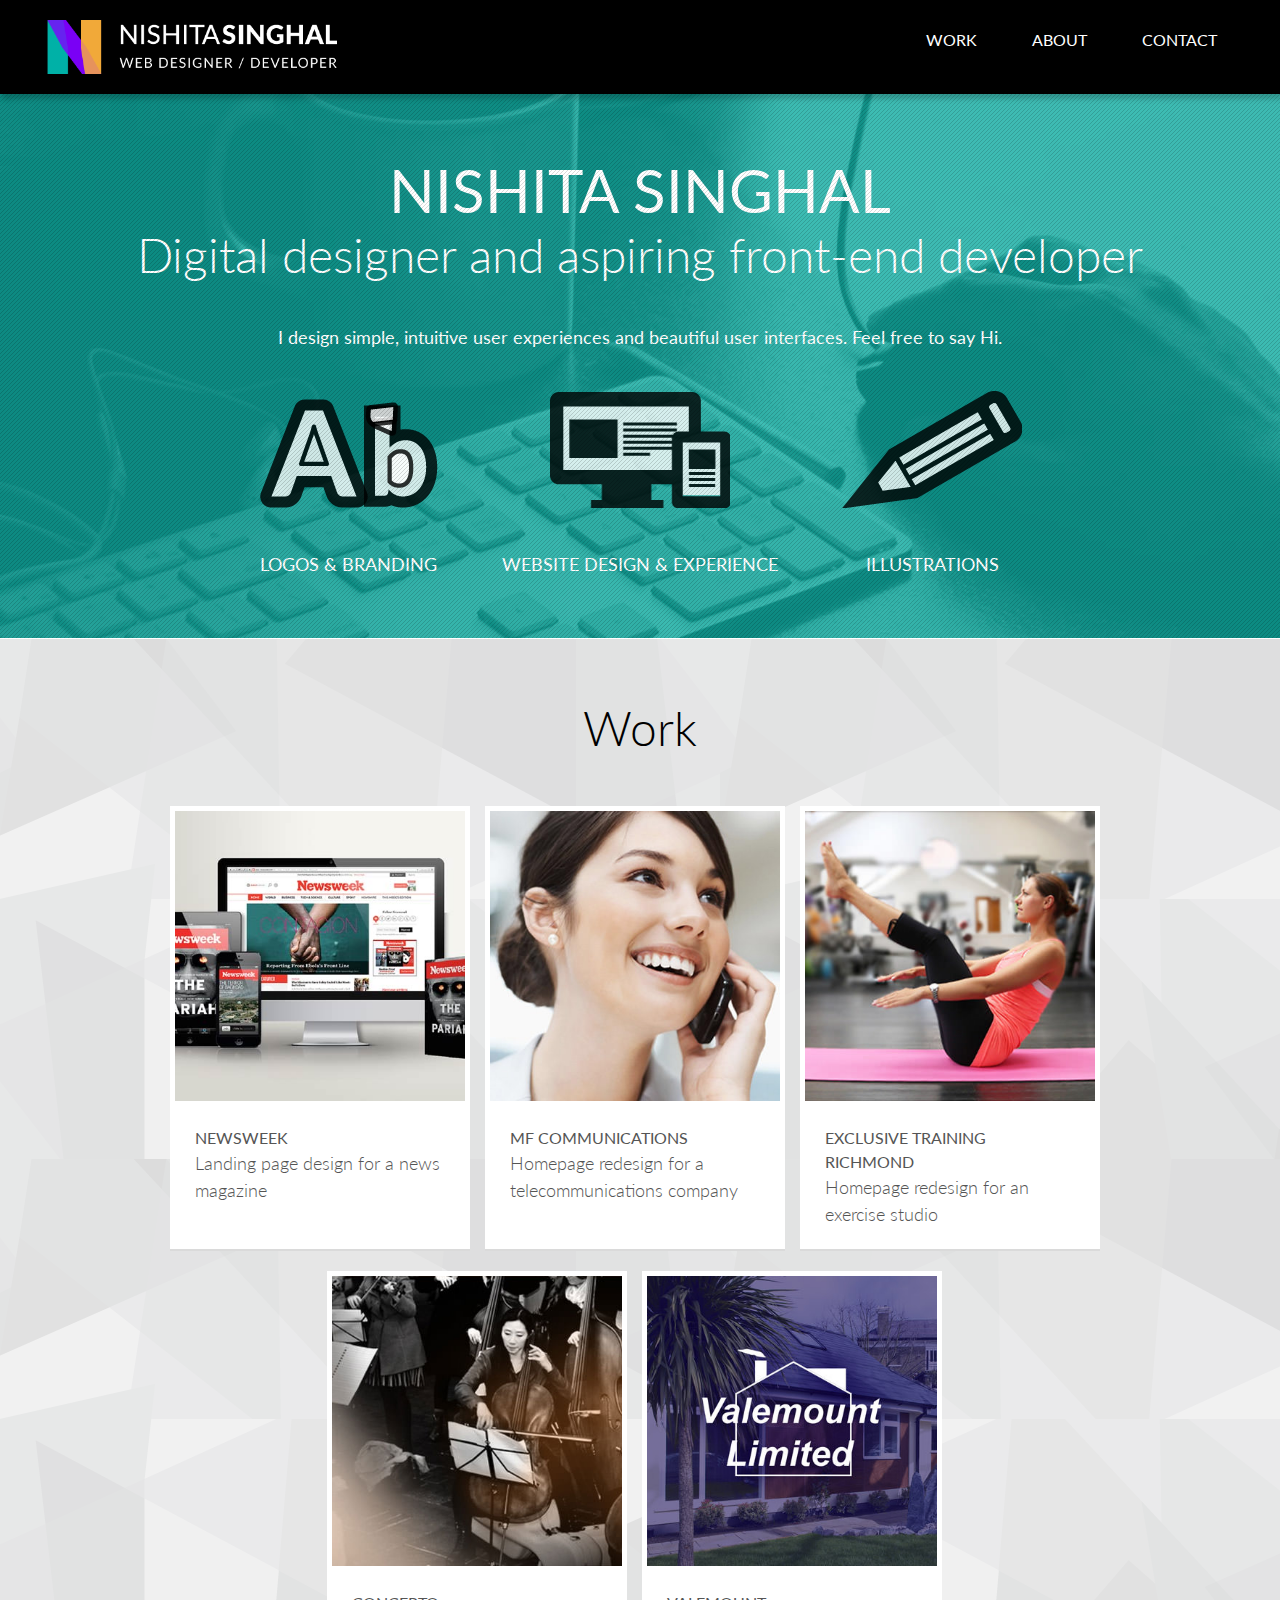
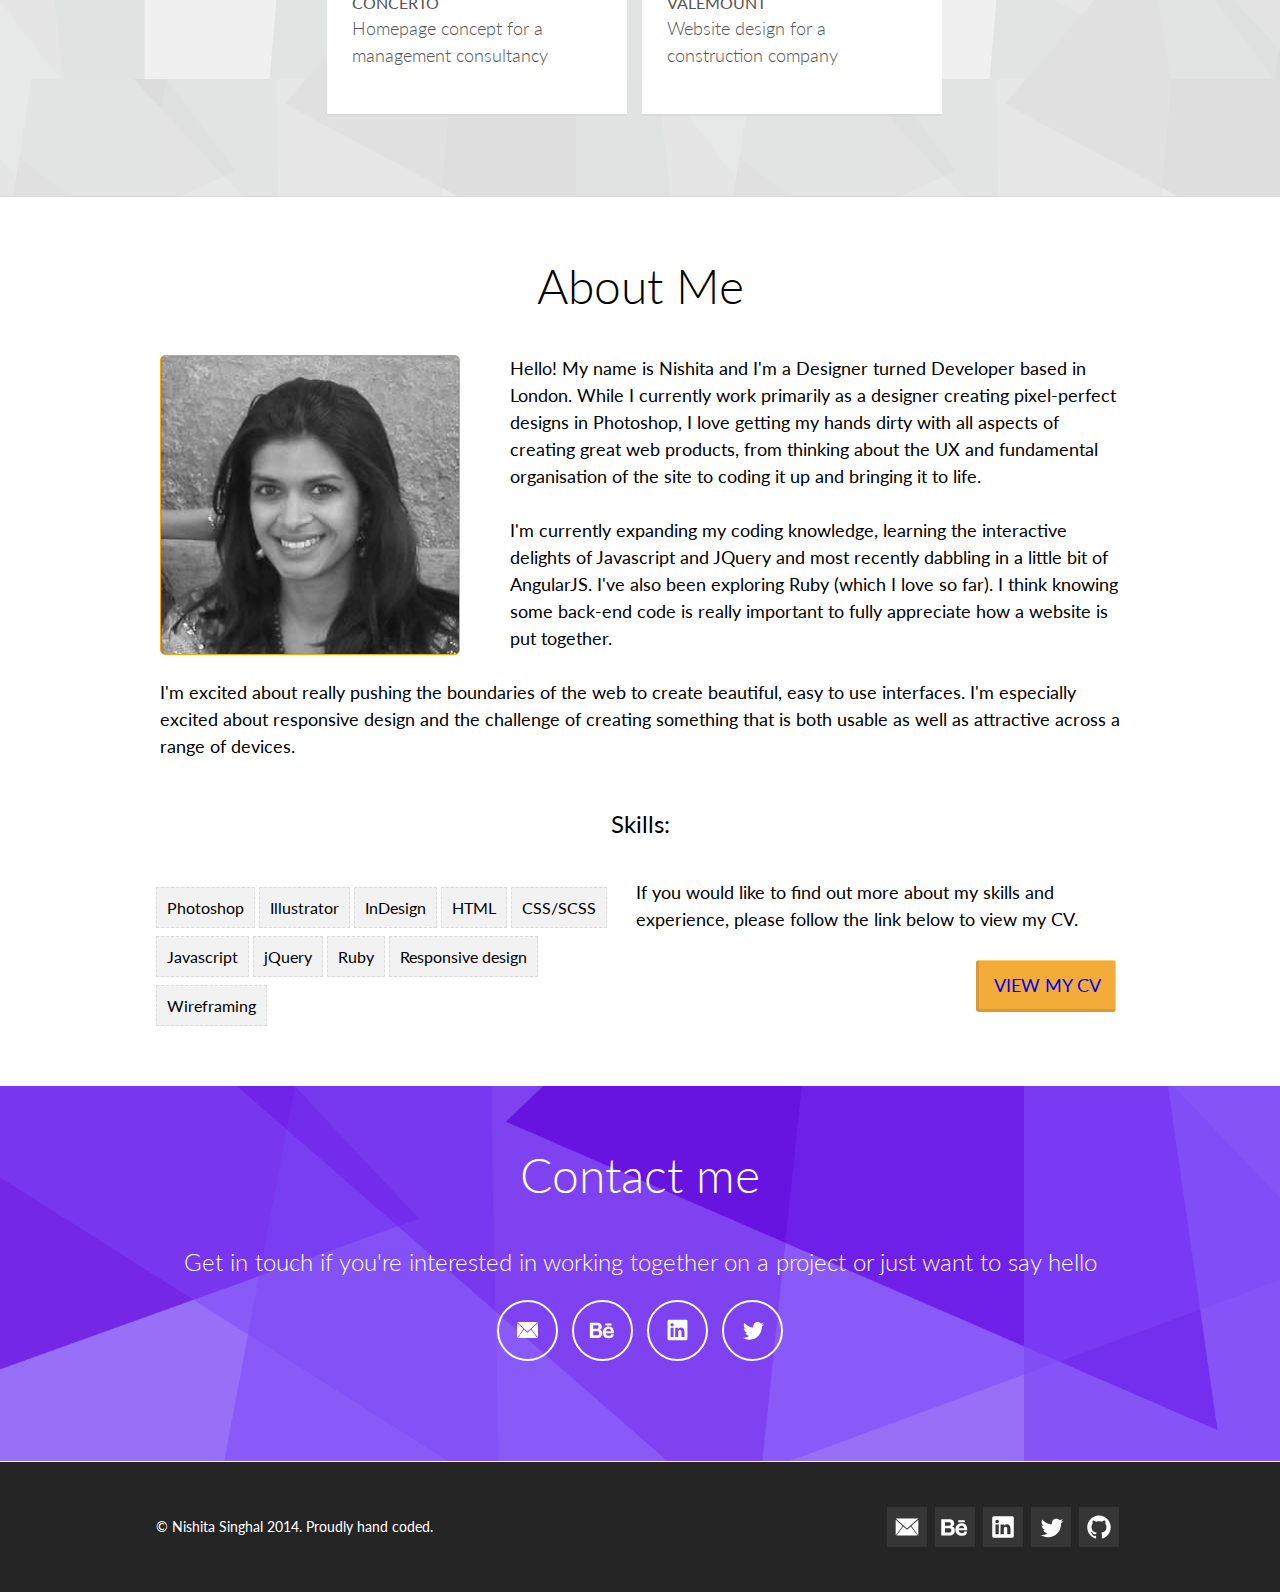
==== commit b0a83f58: "Update to about text and skills. Update to logo and icon image." ====
--- a/index.html
+++ b/index.html
@@ -19,7 +19,7 @@
 <body>
 	<header>
 		<nav class="main">
-			<a href="index.html" class="logo"><img src="img/N-logo.svg" alt="Nishita Singhal"></a>
+			<a href="index.html" class="logo"><img src="img/N-logo5.png" alt="Nishita Singhal"></a>
 			<div class="nav">
 				<a href="#work">work</a>
 				<a href="#about">about</a>
@@ -36,7 +36,7 @@
 				<img src="img/icon-logo-design.png" alt="">
 			</div>
 			<div class="col-third home-icons">
-				<img src="img/icon-web-design.png" alt="">
+				<img src="img/icon-web-design2.png" alt="">
 			</div>
 			<div class="col-third home-icons">
 				<img src="img/icon-illustration.png" alt="">
@@ -100,9 +100,9 @@
 	<a name="about"></a><section class="width-960 padding" itemscope itemtype="http://data-vocabulary.org/Person">
 		<h2>About Me</h2>
 		<span itemprop="photo"><img src="img/ns.jpg" alt="" class="me"></span>
-		<p>Hello! My name is <span itemprop="name">Nishita</span> and I'm a <span itemprop="title">Digital Designer and aspiring Front-end Developer</span> based in <span itemprop="address" itemscope
+		<p>Hello! My name is <span itemprop="name">Nishita</span> and I'm a <span itemprop="title">Designer turned Developer</span> based in <span itemprop="address" itemscope
     itemtype="http://data-vocabulary.org/Address"><span itemprop="locality">London</span></span>. While I currently work primarily as a designer creating pixel-perfect designs in Photoshop, I love getting my hands dirty with all aspects of creating great web products, from thinking about the UX and fundamental organisation of the site to coding it up and bringing it to life.</p>
-		<p>I'm currently expanding my coding knowledge, learning the interactive delights of Javascript and j-query<!-- (check out what I've been learning on my <a href="https://github.com/nishsinghal">Github page</a>) -->. I'm planning to follow this up with some back-end code as I think it's really important to fully appreciate how a website is put together.</p>
+		<p>I'm currently expanding my coding knowledge, learning the interactive delights of Javascript and JQuery and most recently dabbling in a little bit of AngularJS<!-- (check out what I've been learning on my <a href="https://github.com/nishsinghal">Github page</a>) -->. I've also been exploring Ruby (which I love so far). I think knowing some back-end code is really important to fully appreciate how a website is put together.</p>
 
 		<p>I'm excited about really pushing the boundaries of the web to create beautiful, easy to use interfaces. I'm especially excited about responsive design and the challenge of creating something that is both usable as well as attractive across a range of devices.</p>
 		<h3>Skills:</h3>
@@ -111,7 +111,7 @@
 			<div class="skill">Illustrator</div>
 			<div class="skill">InDesign</div>
 			<div class="skill">HTML</div>
-			<div class="skill">CSS</div>
+			<div class="skill">CSS/SCSS</div>
 			<div class="skill">Javascript</div>
 			<div class="skill">jQuery</div>
 			<div class="skill">Ruby</div>
